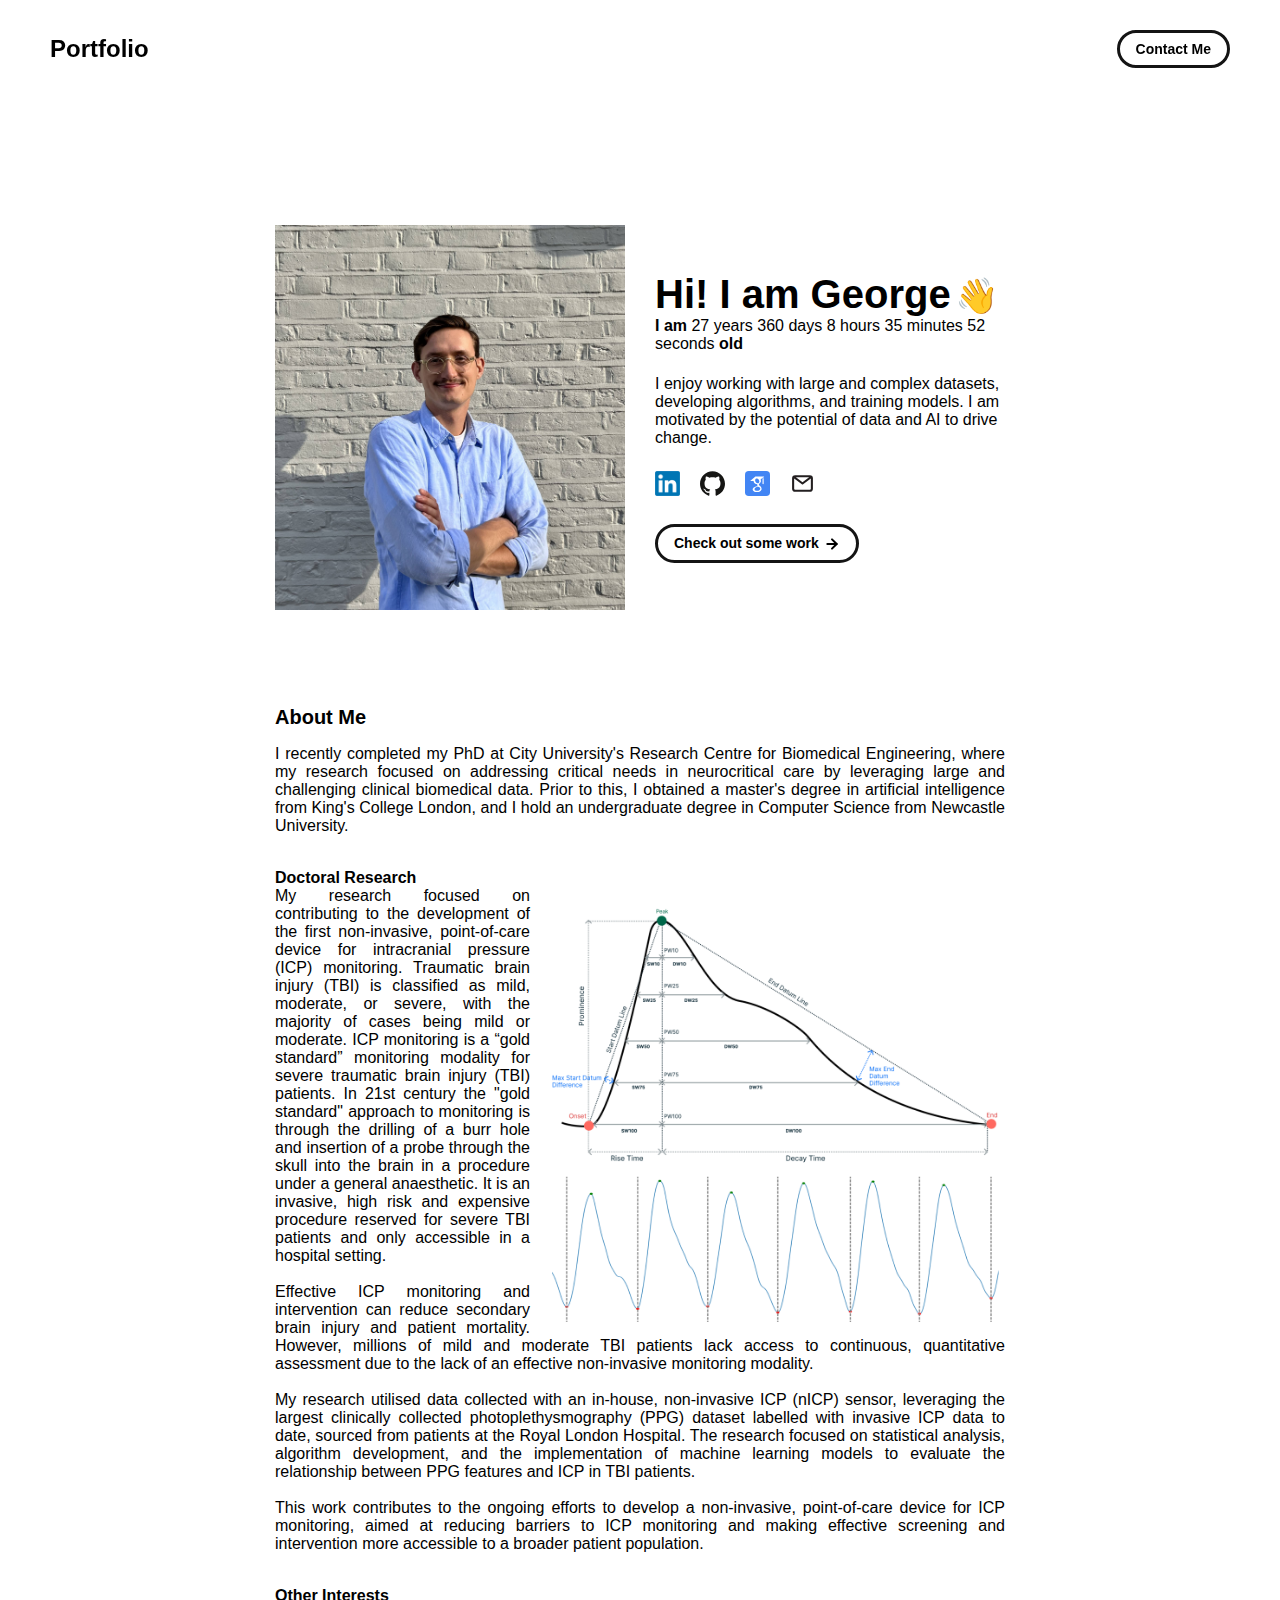
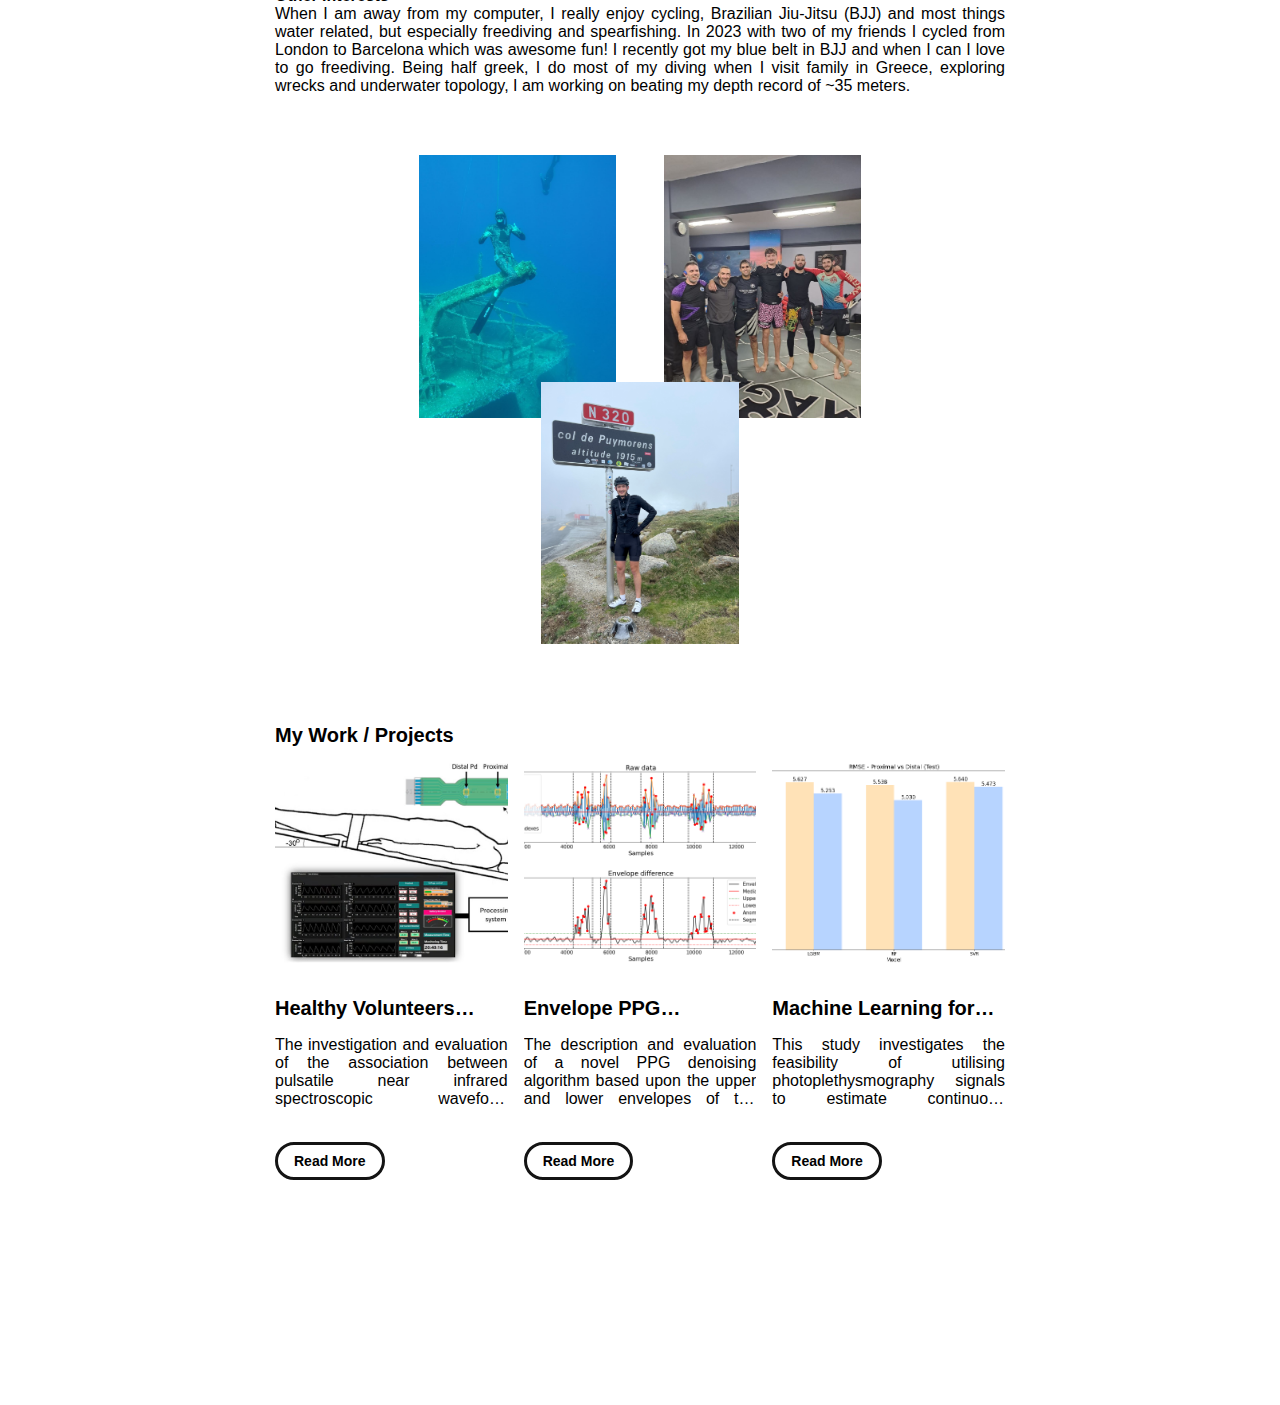
==== index.html @ 8846318c "Updating Project section" ====
<!DOCTYPE html>
<html lang="en">
	<head>
		<meta charset="utf-8">

    <!-- 
      TODO

      Upload your Unemployable (or whatever photo you like) to the assets/images folder
      and change the name of the image below to match the uploaded one

      Change the title in the <title> tag to whatever you would like the title of your portfolio to be

      This should be the same across all pages.
     -->
    <link rel="icon" href="./assets/images/me2_2.jpg" />
		<title>George Bradley</title>
    <meta name="description" content="A portfolio template for the Unemployables community.">
    <meta name="viewport" content="width=device-width, initial-scale=1" />

    <link rel="stylesheet" href="./css/utilities.css">
    <link rel="stylesheet" href="./css/layout.css">
    <link rel="stylesheet" href="./css/typography.css">


		<script defer src="./js/script.js"></script>
	</head>
	<body>
    <!-- NAVBAR -->
    <div class="navbar">
      <a class="nav-title-link" href="./index.html">
        <!-- TODO - Change the "Portfolio Title" to whatever you want displayed in the top left -->
        <span class="nav-title">Portfolio</span>
         <!-- TODO - Change the email after 'mailto:' to your email address for contact -->
        <a class="button" href="mailto:work@george-bradley.com">
          <span class="button-text">Contact Me</span>
        </a>
      </a>
    </div>

    <!-- MAIN PAGE CONTENT -->
    <div id="main-content">

      <!-- PORTFOLIO HEADER -->
      <div id="portfolio-header">
        <div id="portfolio-header-image-container">
          <!-- 
            TODO

            - Change the img "src" attribute to point to the Unemployable image you uploaded (or whatever image).
            - Change the number to point to your Unemployable & replace the OpenSea link with your own
            - If you aren't using an Unemployable as your image, remove the entire "a" element
          -->
          <img src="./assets/images/me2_2.jpg" class="portfolio-header-image">
        </div>

          <!-- 
            TODO

            - Change the main-title to whatver you want
            - Change the body-text after that to a quick introduction to what you do
            - Edit the button text if you feel like it. It will link to the projects section below.
          -->
        <div id="portfolio-header-text-container">
            <div class="header-text">
              <span class="main-title">Hi! I am George</span> <span style="font-size:35px">&#128075</span>
                <div class="countup" id="countup1">
                  <b>I am </b>
                  <span class="years">00</span>
                  <span class="timeRefYears">years</span>
                  <span class="days">00</span>
                  <span class="timeRefDays">days</span>
                  <span class="hours">00</span>
                  <span class="timeRefHours">hours</span>
                  <span class="minutes">00</span>
                  <span class="timeRefMinutes">minutes</span>
                  <span class="seconds">00</span>
                  <span class="timeRefSeconds">seconds</span>
                  <b>old</b>
              	</div>
              <br>
            </div>
            
            <div class="intro-scentence">
              I enjoy working with large and complex datasets, developing algorithms, and training models. I am motivated by the potential of data and AI to drive change.
            </div>
            <div class="footer">
              <a class="icon-link" target="_blank" href="https://www.linkedin.com/in/georgerebradley/">
                <img src="./assets/icons/linkedin.png" class="footer-icon"/>
              </a>
              <a class="icon-link" target="_blank" href="https://github.com/Enantiodromis">
                <img src="./assets/icons/github.svg" class="footer-icon"/>
              </a>
              <a class="icon-link" href="https://scholar.google.com/citations?user=ddPfQ4sAAAAJ&hl=en">
                <img src="./assets/icons/google-scholar.svg" class="footer-icon"/>
              </a>
              <a class="icon-link" href="mailto:work@george-bradley.com">
                <img src="./assets/icons/email.svg" class="footer-icon"/>
              </a>
            </div>
            <a class="button" id="my-work-link">
              <span class="button-text">Check out some work</span> 
              <img src="./assets/icons/arrow-right.svg" class="right-arrow-icon"/>
            </a>
        </div>
      </div>

      <!-- ABOUT SECTION -->
      <div id="about-section">
        <span class="subheader-text">About Me</span>
        <div class="about-section-content">
          <div class="body-text">I recently completed my PhD at City University's Research Centre for Biomedical Engineering, where my research focused on addressing critical needs in neurocritical care by leveraging large and challenging clinical biomedical data. Prior to this, I obtained a master's degree in artificial intelligence from King's College London, and I hold an undergraduate degree in Computer Science from Newcastle University.</div>
          <div class="body-text">
            <b>Doctoral Research</b>
            <img src="./assets/images/pulse_wave_features.png" alt="Image Description" style="float: right; margin-left: 15px; margin-top: 30px; margin-bottom: 10px; width: 460px;">
            <br>
            My research focused on contributing to the development of the first non-invasive, point-of-care device for intracranial pressure (ICP) monitoring. Traumatic brain injury (TBI) is classified as mild, moderate, or severe, with the majority of cases being mild or moderate. ICP monitoring is a “gold standard” monitoring modality for severe traumatic brain injury (TBI) patients. In 21st century the "gold standard" approach to monitoring is through the drilling of a burr hole and insertion of a probe through the skull into the brain in a procedure under a general anaesthetic. It is an invasive, high risk and expensive procedure reserved for severe TBI patients and only accessible in a hospital setting. 
            <br>
            <br>
            Effective ICP monitoring and intervention can reduce secondary brain injury and patient mortality. However, millions of mild and moderate TBI patients lack access to continuous, quantitative assessment due to the lack of an effective non-invasive monitoring modality.
            <br>
            <br>
            My research utilised data collected with an in-house, non-invasive ICP (nICP) sensor, leveraging the largest clinically collected photoplethysmography (PPG) dataset labelled with invasive ICP data to date, sourced from patients at the Royal London Hospital. The research focused on statistical analysis, algorithm development, and the implementation of machine learning models to evaluate the relationship between PPG features and ICP in TBI patients.
            <br>
            <br>
            This work contributes to the ongoing efforts to develop a non-invasive, point-of-care device for ICP monitoring, aimed at reducing barriers to ICP monitoring and making effective screening and intervention more accessible to a broader patient population.
        </div>
        <div class="body-text"><b>Other Interests</b><br>
          When I am away from my computer, I really enjoy cycling, Brazilian Jiu-Jitsu (BJJ) and most things water related, but especially freediving and spearfishing. 
          In 2023 with two of my friends I cycled from London to Barcelona which was awesome fun! I recently got my blue belt in BJJ and when I can I love to go freediving. Being half greek, I do most of my diving when I visit family in Greece, exploring wrecks and underwater topology, I am working on beating my depth record of ~35 meters.</div>
        </div>
        <!-- Add padding between divs -->
        <div class="spacer"></div>
        <div class="spacer"></div>
        <div class="spacer"></div>
        <div class="spacer"></div>
        <div id="photos1">
          <img src1="me.jpeg" src="./assets/images/FREE_1.JPG">
          <img src1="me.jpeg" src="./assets/images/BJJ_1.jpg">
          <img src1="me.jpeg" src="./assets/images/CYCLE_1.jpg">
      </div>
      </div>

      <!-- PROJECTS / MY WORK SECTION -->
      <div id="my-work-section">
        <span class="subheader-text">My Work / Projects</span>

        <div class="projects-container">
          <!--<div class="project-card">
            <img src="./assets/images/systematic_review.png" class="project-image">
            <div class="project-card-text-container">
              <div class="subheader-text project-title">Systematic Review: Machine Learning Approaches to Intracranial Pressure Prediction in Patients with Traumatic Brain Injury</div>
              <div class="body-text project-card-text">A systematic review of the machine learning approaches to intracranial pressure prediction in patients with traumatic brain injury. Published in Applied Sciences.</div>
            </div>
            <a class="button" href="./project-pages/systematic_review.html">
              <span class="button-text">Read More</span>
              <image src="./assets/icons/arrow-right.svg" class="right-arrow-icon"/>
            </a>
          </div>-->

          <div class="project-card">
            <img src="./assets/images/volunteers_1.jpeg" class="project-image">
            <div class="project-card-text-container">
              <div class="subheader-text project-title">Healthy Volunteers Study</div>
              <div class="body-text project-card-text">The investigation and evaluation of the association between pulsatile near infrared spectroscopic waveform features and induced changes in intracranial pressure in healthy volunteers.</div>
            </div>
            <a class="button" href="./project-pages/volunteers_study.html">
              <span class="button-text">Read More</span>
            </a>
          </div>

          <div class="project-card">
            <img src="./assets/images/denoising.png" class="project-image">
            <div class="project-card-text-container">
              <div class="subheader-text project-title">Envelope PPG Denoising Algorithm</div>
              <div class="body-text project-card-text">The description and evaluation of a novel PPG denoising algorithm based upon the upper and lower envelopes of the signal.</div>
            </div>
            <a class="button" href="./project-pages/denoising_article.html">
              <span class="button-text">Read More</span>
            </a>
          </div>

          <div class="project-card">
            <img src="./assets/images/MAE RESULTS.png" class="project-image">
            <div class="project-card-text-container">
              <div class="subheader-text project-title">Machine Learning for ICP</div>
              <div class="body-text project-card-text">This study investigates the feasibility of utilising photoplethysmography signals to estimate continuous intracranial pressure (ICP) values in patients with traumatic brain injury. </div>
            </div>
            <a class="button" href="./project-pages/ml_for_icp.html">
              <span class="button-text">Read More</span>
            </a>
          </div>
          
        </div>
      </div>
    </div>

	</body>
</html>
---- css/utilities.css ----
/* Intro Sentence Styling */
.intro-scentence {
  margin-top: -30px;
  margin-bottom: -10px;
}

/* Footer Styling */
.footer {
  width: 100%;
  display: flex;
  margin-bottom: -10px;
  gap: 20px;
}

.footer-icon {
  width: 25px;
  height: 25px;
}

a.icon-link {
  transition: transform 200ms ease-in-out;
}

a.icon-link:hover {
  cursor: pointer;
  stroke-width: 5;
  margin: 0;
  transform: rotate(15deg);
}

/* Icons */
.right-arrow-icon {
  width: 16px;
  height: 16px;
  margin-top: 1px;
}

/* Navbar Styling */
.navbar {
  width: 100%;
  padding: 30px 50px;
  display: flex;
  justify-content: space-between;
  align-items: center;
  position: fixed;
  top: 0;
  left: 0;
}

.nav-title-link {
  color: black;
  text-decoration: none;
}

.nav-title-link:hover {
  text-decoration: underline;
  text-decoration-thickness: 2px;
  cursor: pointer;
}

/* Small devices (portrait tablets and large phones, 800px and below) */
@media only screen and (max-width: 1080px) {
  .navbar {
    padding: 20px 20px;
    background-color: white;
  }
}

/* Button Styling */
a.button {
  padding: 8px 16px;
  border: 3px solid #141414;
  border-radius: 50px;
  color: black;
  text-decoration: none;
  width: fit-content;
  display: flex;
  gap: 5px;
  align-items: center;
}

a.button:hover {
  text-decoration: underline;
  text-decoration-thickness: 2px;
  cursor: pointer;
}
---- css/layout.css ----
* {
  box-sizing: border-box;
}

html {
  text-size-adjust: none;
  -webkit-text-size-adjust: none;
  -moz-text-size-adjust: none;
  -ms-text-size-adjust: none;
}

body {
  margin: 0;
  -webkit-font-smoothing: antialiased;
  -moz-osx-font-smoothing: grayscale;
}

#photos1 {
  text-align: center;
  width:100%;
  columns:1;
  column-gap:7%;
  transition:0.4s ease-in-out;
}
#photos1 img {
  width:27%;
  height: auto;
  margin: -20px 3%;
  transition:0.4s ease-in-out;
}

/* Main Page Layout */

#main-content {
  margin: 225px 425px;
  display: flex;
  flex-direction: column;
  gap: 96px;
}


/* Portfolio Header */

#portfolio-header {
  display: flex;
  gap: 30px;
  align-items: center;
}

#portfolio-header-image-container {
  display: flex;
  flex-direction: column;
  gap: 10px;
  flex-basis: 50%;
}

.portfolio-header-image {
  width: 100%;
  height: auto;
}

#portfolio-header-text-container {
  display: flex;
  flex-direction: column;
  gap: 34px;
  flex-basis: 50%;
}




/* About Section */

#about-section {
  display: flex;
  flex-direction: column;
  gap: 16px;
}

.about-section-content {
  display: flex;
  flex-direction: column;
  gap: 34px;
}




/* Project Section */

#my-work-section {
  display: flex;
  flex-direction: column;
  gap: 16px;
}

.projects-container {
  display: flex;
  gap: 34px 16px;
  flex-wrap: wrap;
}

    /* Project Cards */

    .project-card {
      max-width: calc((100% - 32px) / 3);
      display: flex;
      flex-direction: column;
      gap: 34px;
    }

    .project-card-text-container {
      flex-direction: column;
      display: flex;
      gap: 16px
    }

    .project-image {
      width: 100%;
      height: 200px;
      object-fit: cover;
      object-position: center;
    }




/* Project Pages */

#project-header {
  display: flex;
  flex-direction: column;
  gap: 16px;
}

.project-header-image {
  width: 100%;
  height: auto;
}

#project-details {
  display: flex;
  flex-direction: column;
  gap: 16px;
}

.project-details-content {
  display: flex;
  flex-direction: column;
  gap: 34px;
}

    /* Project Gallery */

    #project-gallery {
      display: flex;
      flex-direction: column;
      gap: 16px;
    }

    .project-gallery-content {
      display: flex;
      flex-wrap: wrap;
      gap: 34px 16px;
    }

    .gallery-image-container {
      width: 100%;
      display: flex;
      flex-direction: column;
      gap: 10px;
    }

    .gallery-image-container.half-width {
      width: calc((100% - 16px) / 2);
    }

    .gallery-image {
      width: 100%;
      height: auto;
    }


/* Extra Extra large devices (large laptops and desktops, 1200px and below) */
@media only screen and (max-width: 1600px) {
  #main-content {
    margin: 225px 275px;
  }
}

/* Extra large devices (large laptops and desktops, 1200px and below) */
@media only screen and (max-width: 1200px) {
  #main-content {
    margin: 225px 175px;
  }
}

/* Large devices (laptops/desktops, 1000px and below) */
@media only screen and (max-width: 1000px) {
  #main-content {
    margin: 225px 75px;
  }
}

/* Small devices (portrait tablets and large phones, 800px and below) */
@media only screen and (max-width: 800px) {
  #main-content {
    margin: 150px 50px;
  }

  #portfolio-header {
    flex-direction: column;
  }

  .project-card {
    max-width: calc((100% - 16px) / 2);
  }
}

/* Small devices (portrait tablets and large phones, 600px and below) */
@media only screen and (max-width: 600px) {
  #main-content {
    margin: 125px 20px;
  }

  .project-card {
    max-width: 100%;
  }
}
---- css/typography.css ----
body {
  font-family: "Helvetica Neue", Helvetica, Arial, sans-serif;
}

.nav-title {
  font-weight: 700;
  font-size: 24px;
}

.button-text {
  font-size: 14px;
  font-weight: 700;
}

.image-caption {
  font-size: 14px;
  font-weight: 500;
}

.main-title {
  font-size: 40px;
  font-weight: 700;
}

.subheader-text {
  font-size: 20px;
  font-weight: 700;
}

.body-text {
  font-size: 16px;
  font-weight: 500;
  text-align: justify;
}

.project-card-text {
  overflow: hidden;
  text-overflow: ellipsis;
  display: -webkit-box;
  -webkit-line-clamp: 4;
  -webkit-box-orient: vertical;
}

.project-title {
  overflow: hidden;
  text-overflow: ellipsis;
  display: -webkit-box;
  -webkit-line-clamp: 1;
  -webkit-box-orient: vertical;
}
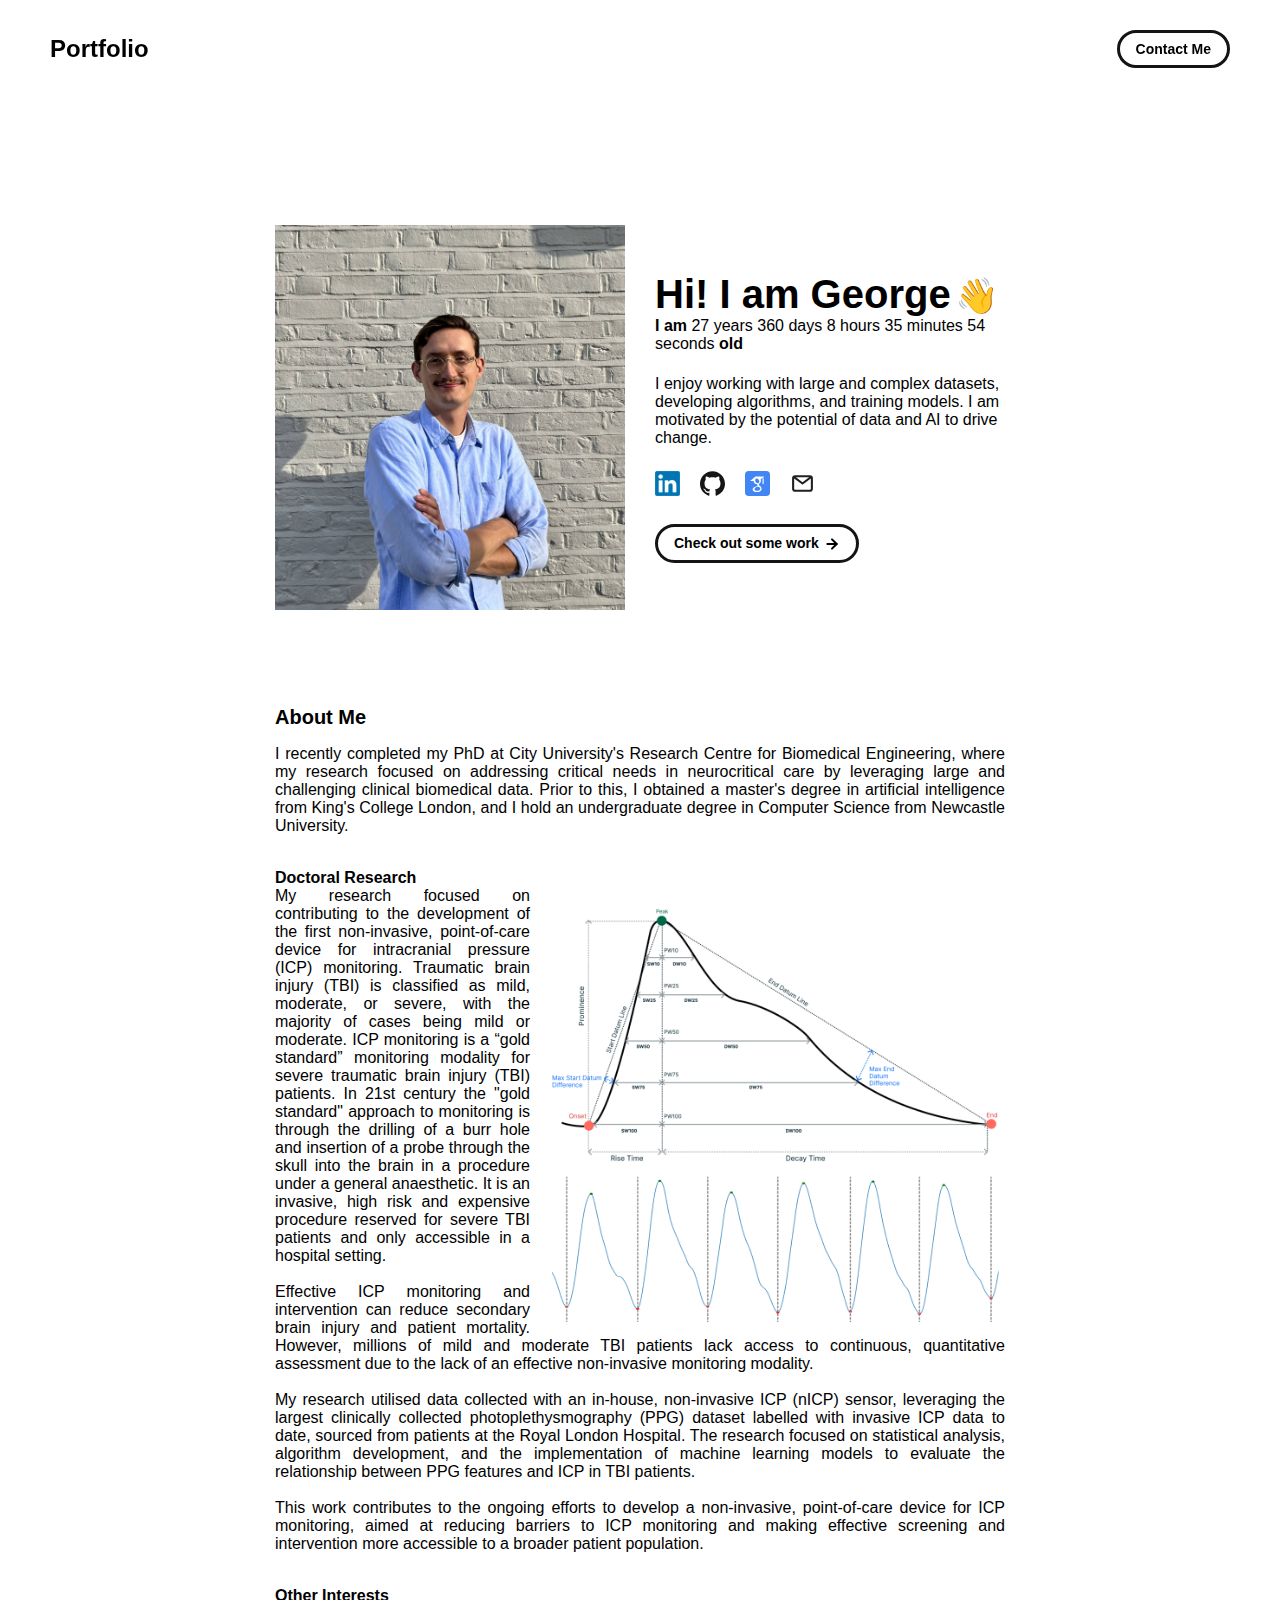
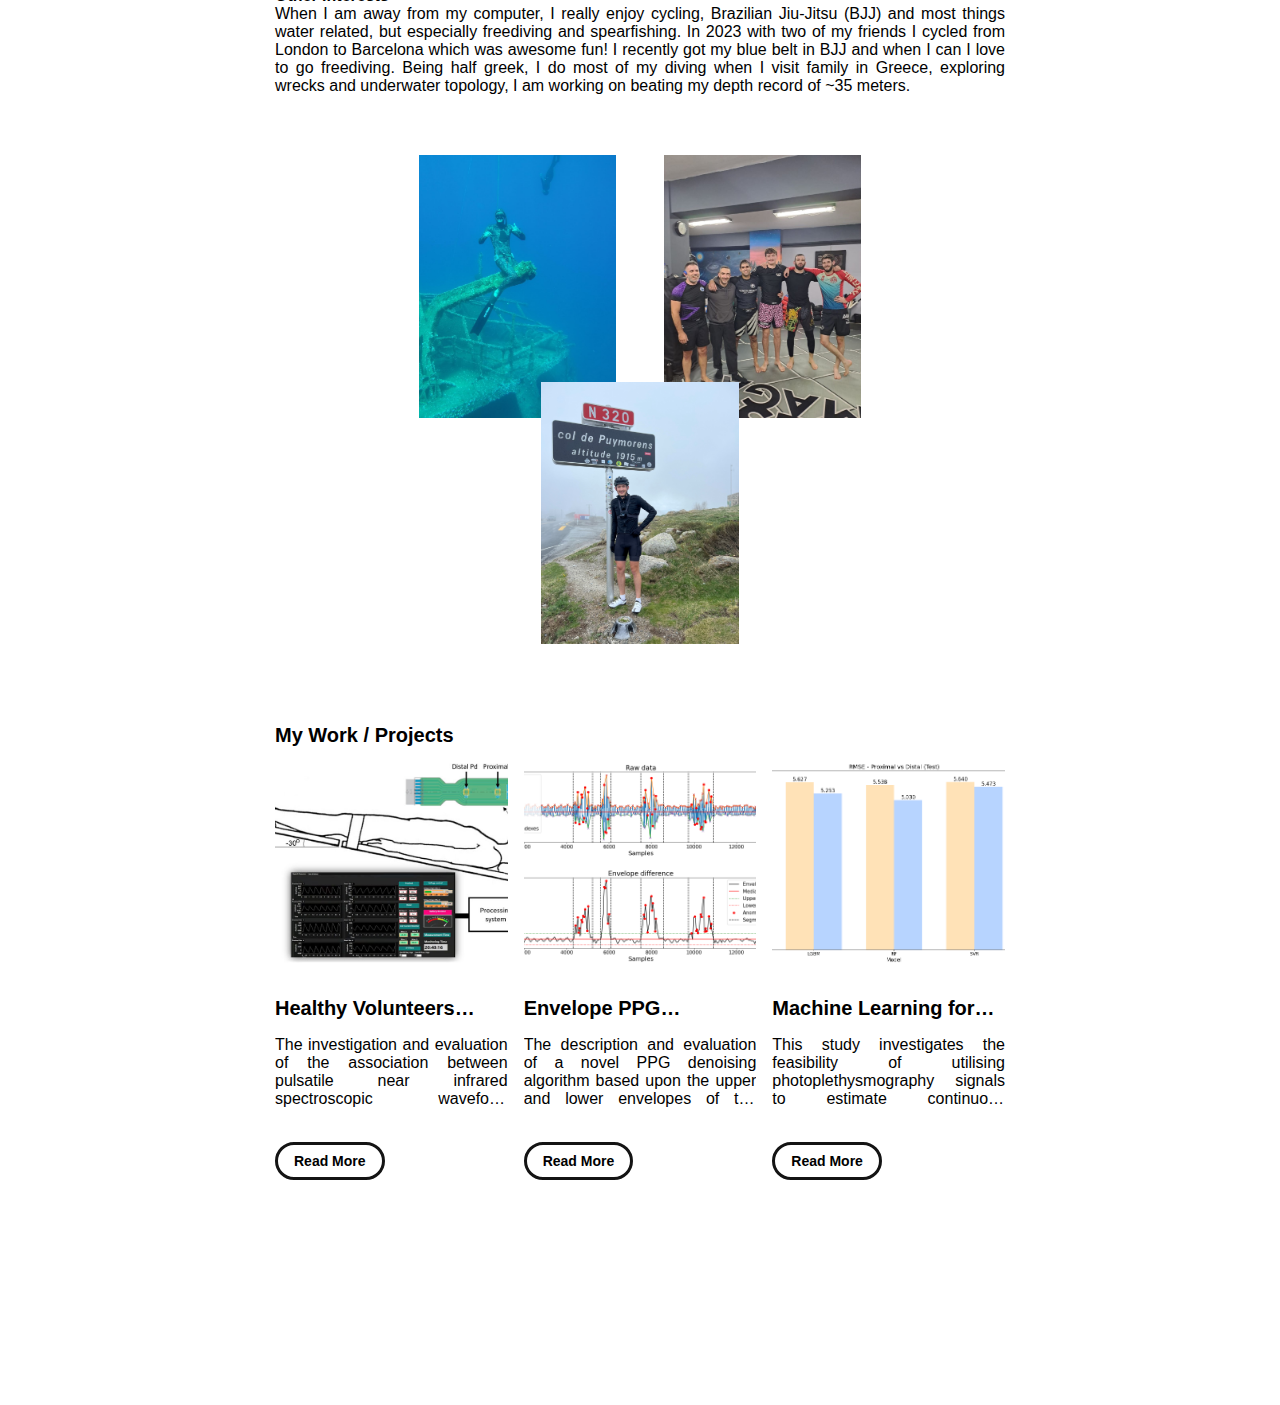
==== commit a9072615: "updating emails" ====
--- a/index.html
+++ b/index.html
@@ -162,7 +162,7 @@
             <img src="./assets/images/volunteers_1.jpeg" class="project-image">
             <div class="project-card-text-container">
               <div class="subheader-text project-title">Healthy Volunteers Study</div>
-              <div class="body-text project-card-text">The investigation and evaluation of the association between pulsatile near infrared spectroscopic waveform features and induced changes in intracranial pressure in healthy volunteers.</div>
+              <div class="body-text project-card-text">The investigation and evaluation of the association between pulsatile near infrared spectroscopic waveform features and induced changes in intracranial pressure.</div>
             </div>
             <a class="button" href="./project-pages/volunteers_study.html">
               <span class="button-text">Read More</span>
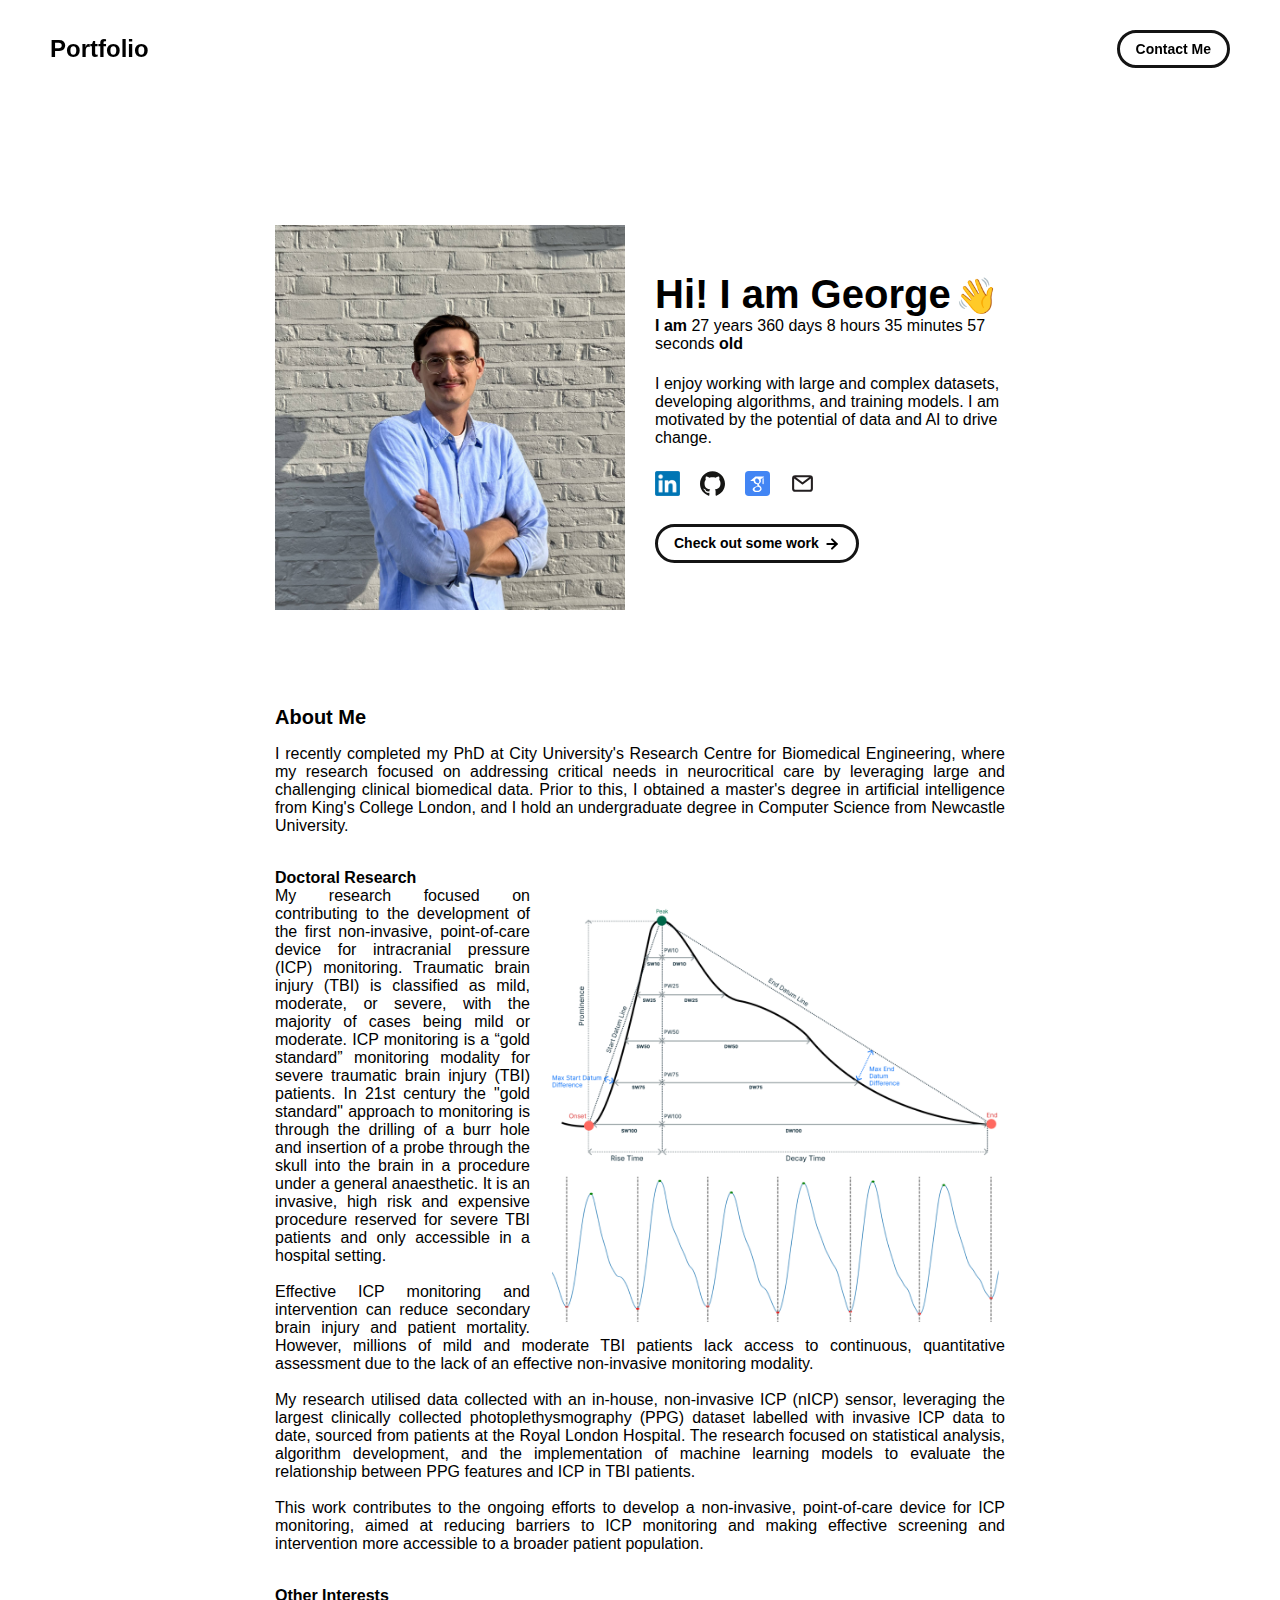
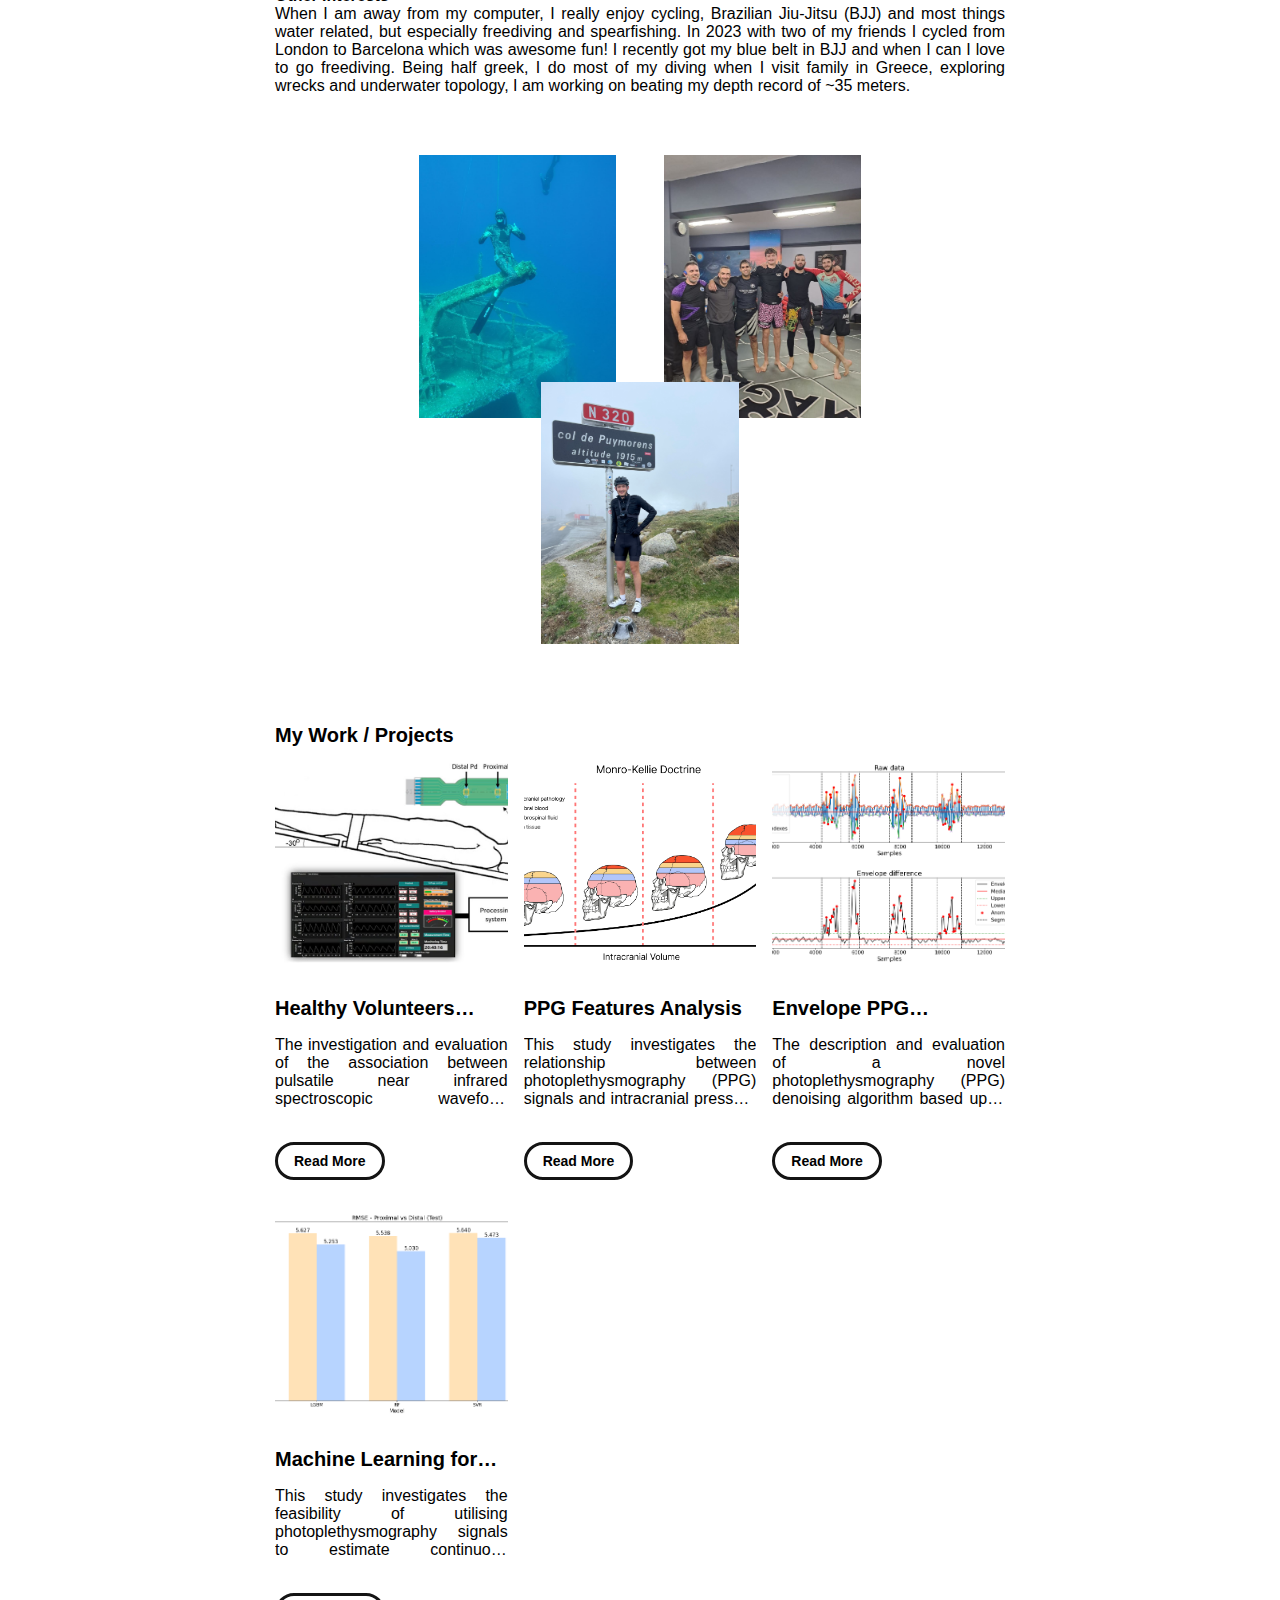
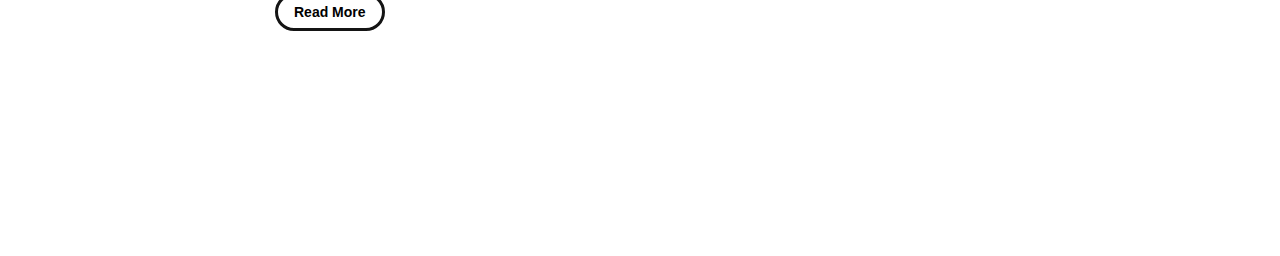
==== commit 33d29b27: "Updated projects" ====
--- a/index.html
+++ b/index.html
@@ -170,10 +170,21 @@
           </div>
 
           <div class="project-card">
+            <img src="./assets/images/Monro-Kellie.png" class="project-image">
+            <div class="project-card-text-container">
+              <div class="subheader-text project-title">PPG Features Analysis</div>
+              <div class="body-text project-card-text">This study investigates the relationship between photoplethysmography (PPG) signals and intracranial pressure (ICP).</div>
+            </div>
+            <a class="button" href="./project-pages/feature_paper.html">
+              <span class="button-text">Read More</span>
+            </a>
+          </div>
+
+          <div class="project-card">
             <img src="./assets/images/denoising.png" class="project-image">
             <div class="project-card-text-container">
               <div class="subheader-text project-title">Envelope PPG Denoising Algorithm</div>
-              <div class="body-text project-card-text">The description and evaluation of a novel PPG denoising algorithm based upon the upper and lower envelopes of the signal.</div>
+              <div class="body-text project-card-text">The description and evaluation of a novel photoplethysmography (PPG) denoising algorithm based upon the upper and lower envelopes of the signal.</div>
             </div>
             <a class="button" href="./project-pages/denoising_article.html">
               <span class="button-text">Read More</span>
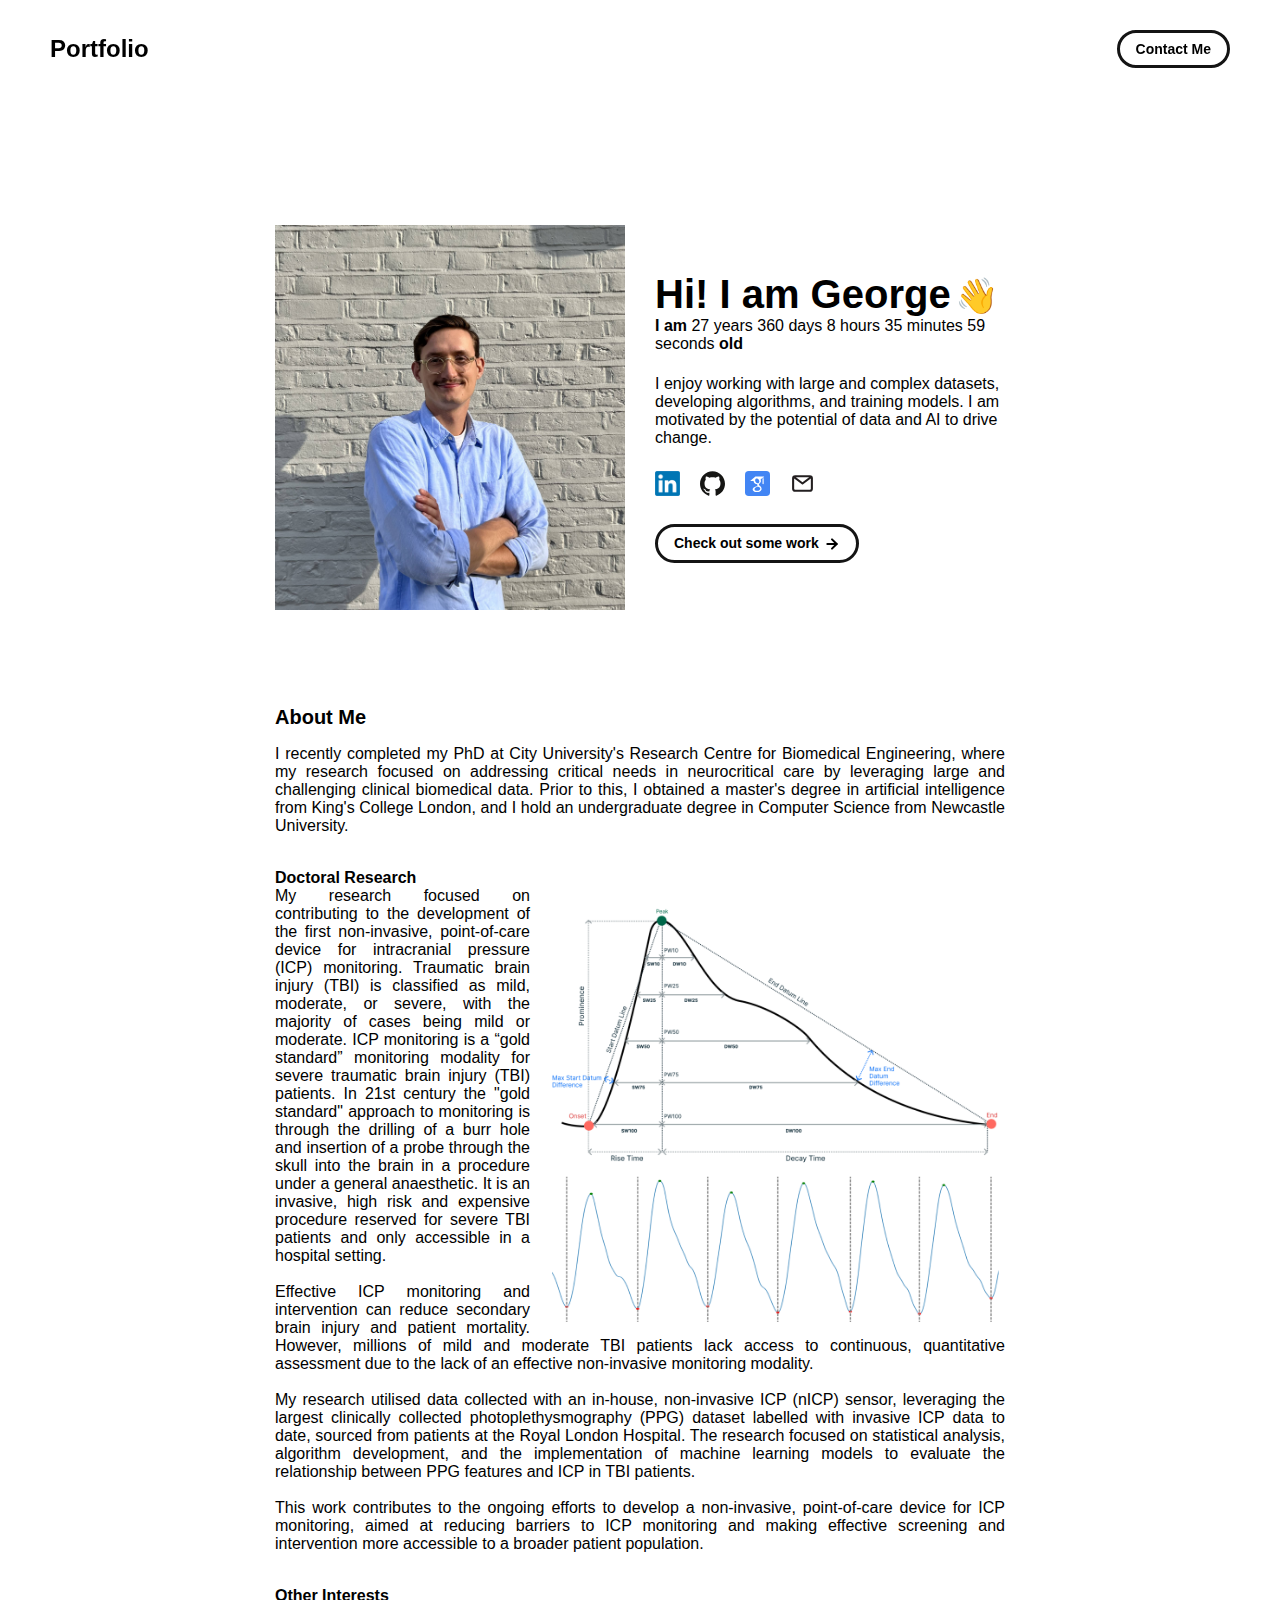
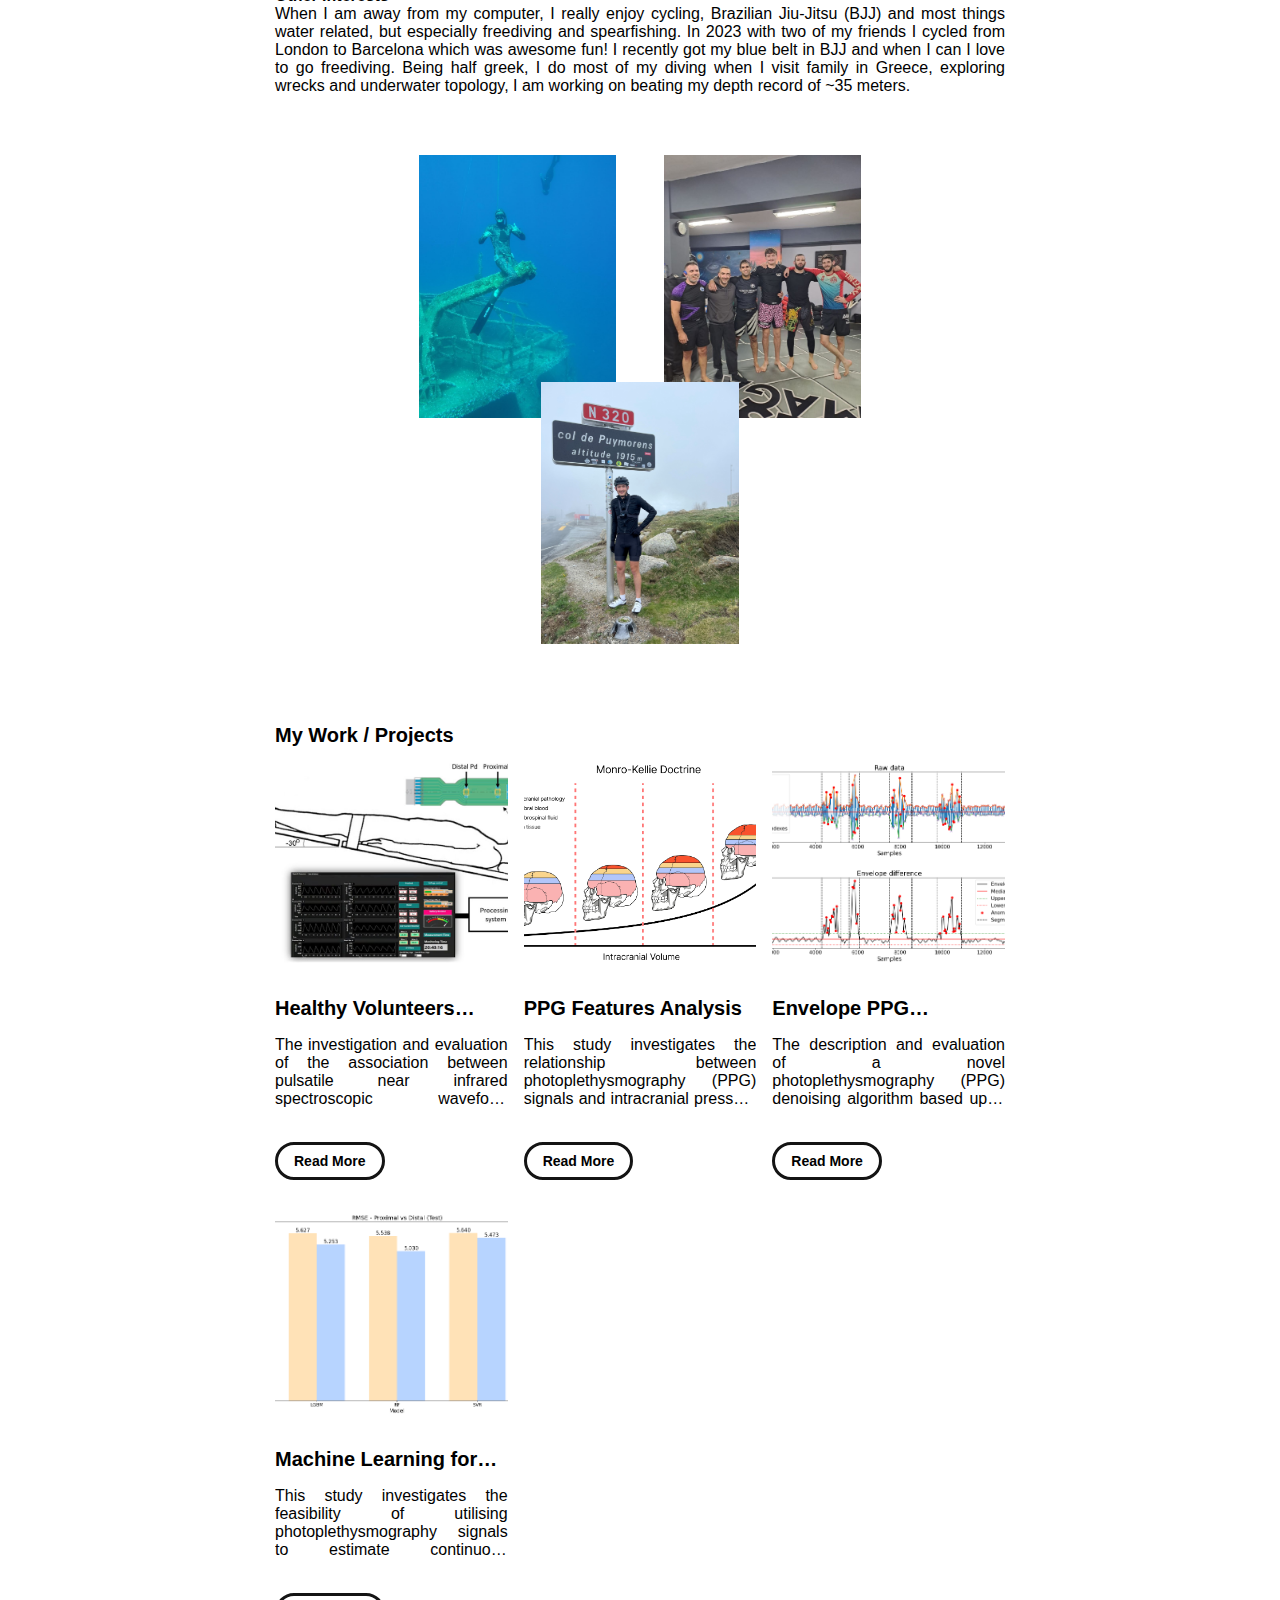
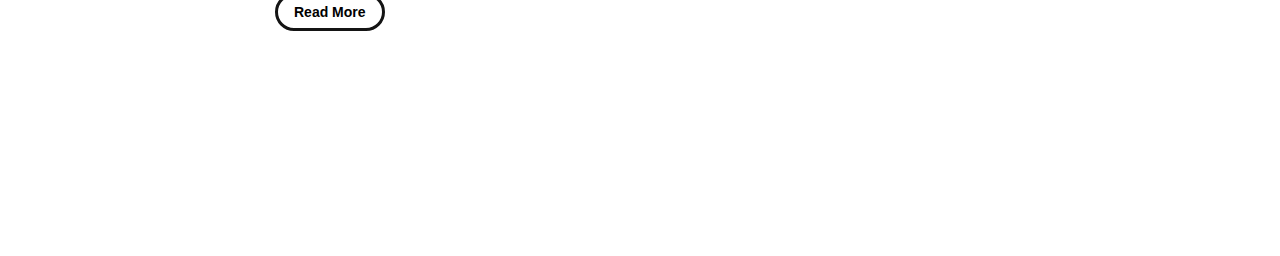
==== commit 2941fa8c: "updated description" ====
--- a/index.html
+++ b/index.html
@@ -15,7 +15,7 @@
      -->
     <link rel="icon" href="./assets/images/me2_2.jpg" />
 		<title>George Bradley</title>
-    <meta name="description" content="A portfolio template for the Unemployables community.">
+    <meta name="description" content="A little insight into my work and interests.">
     <meta name="viewport" content="width=device-width, initial-scale=1" />
 
     <link rel="stylesheet" href="./css/utilities.css">
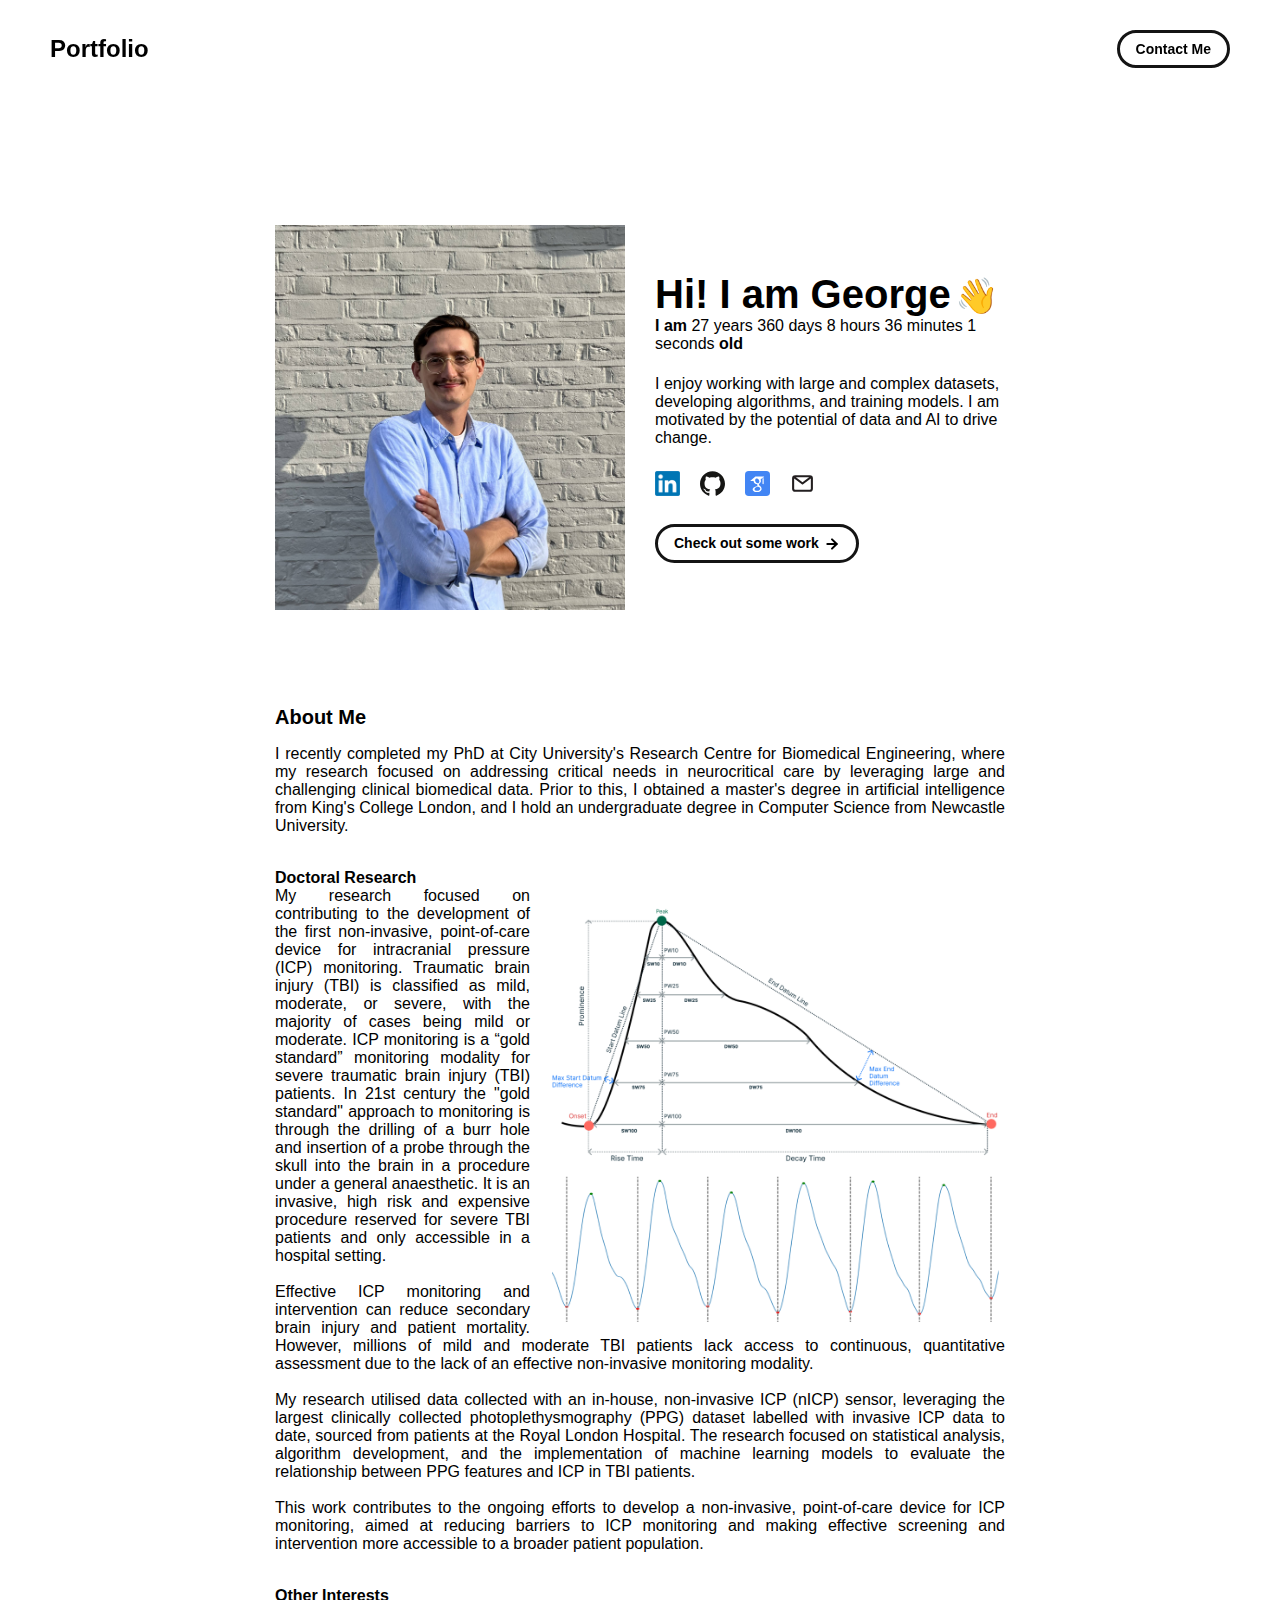
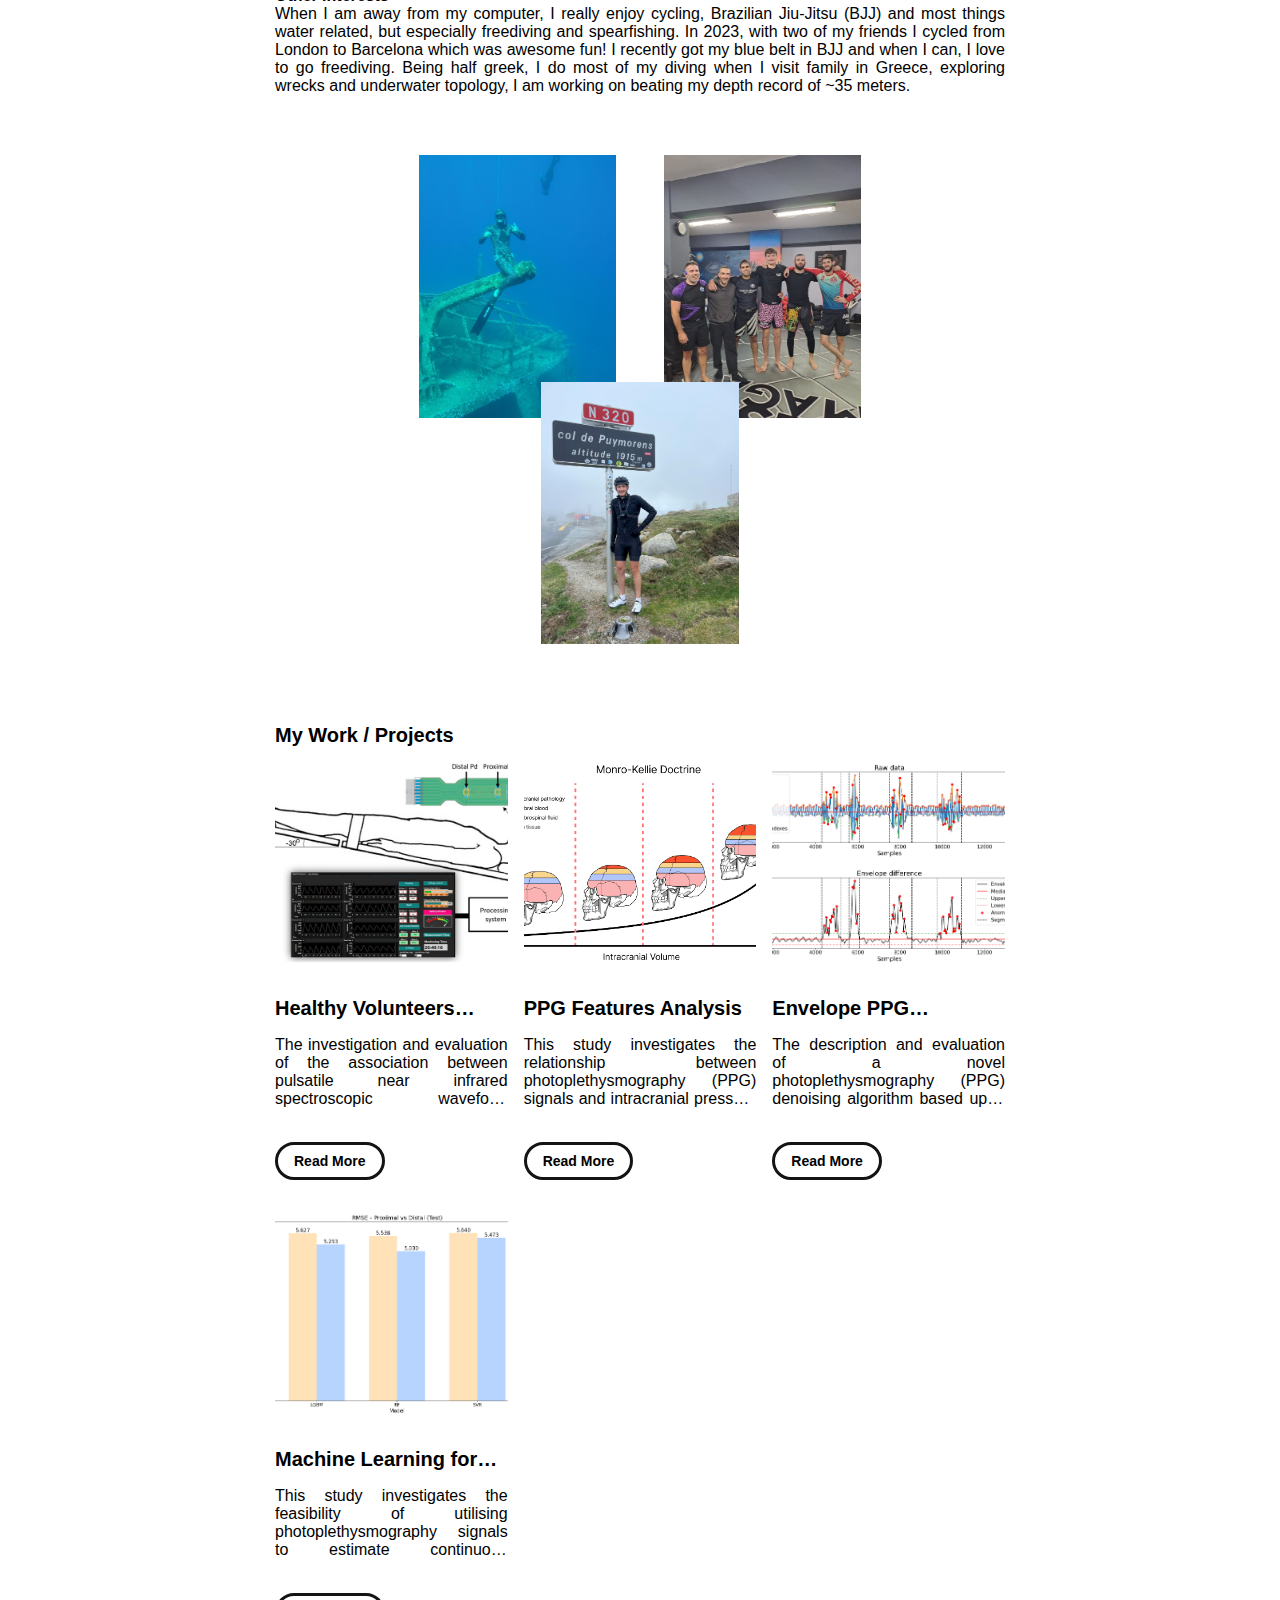
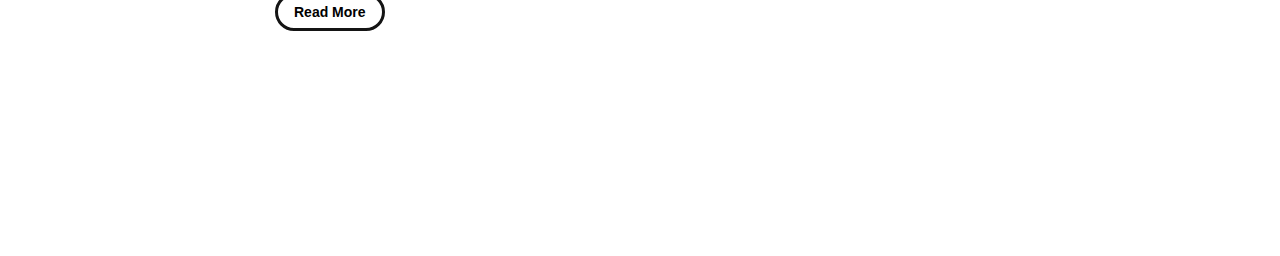
==== commit 13dda4a7: "grammar" ====
--- a/index.html
+++ b/index.html
@@ -127,7 +127,7 @@
         </div>
         <div class="body-text"><b>Other Interests</b><br>
           When I am away from my computer, I really enjoy cycling, Brazilian Jiu-Jitsu (BJJ) and most things water related, but especially freediving and spearfishing. 
-          In 2023 with two of my friends I cycled from London to Barcelona which was awesome fun! I recently got my blue belt in BJJ and when I can I love to go freediving. Being half greek, I do most of my diving when I visit family in Greece, exploring wrecks and underwater topology, I am working on beating my depth record of ~35 meters.</div>
+          In 2023, with two of my friends I cycled from London to Barcelona which was awesome fun! I recently got my blue belt in BJJ and when I can, I love to go freediving. Being half greek, I do most of my diving when I visit family in Greece, exploring wrecks and underwater topology, I am working on beating my depth record of ~35 meters.</div>
         </div>
         <!-- Add padding between divs -->
         <div class="spacer"></div>
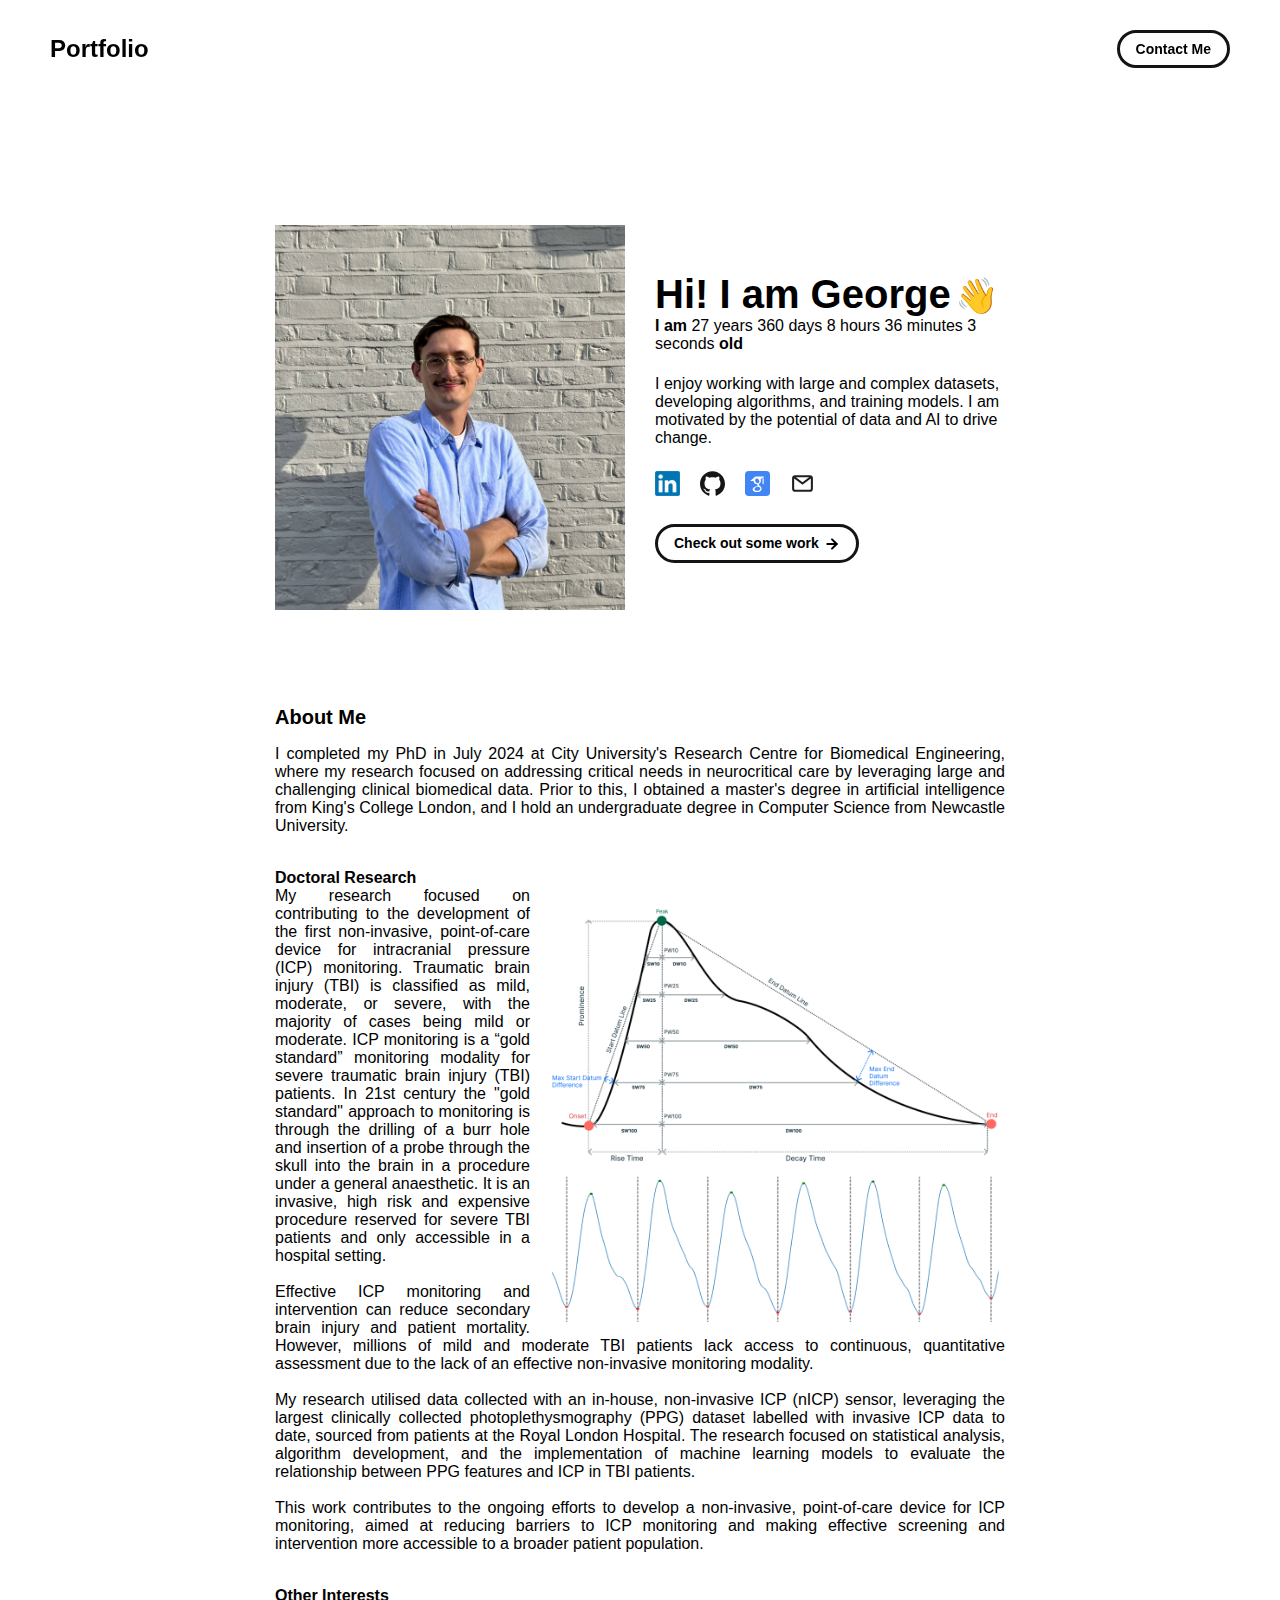
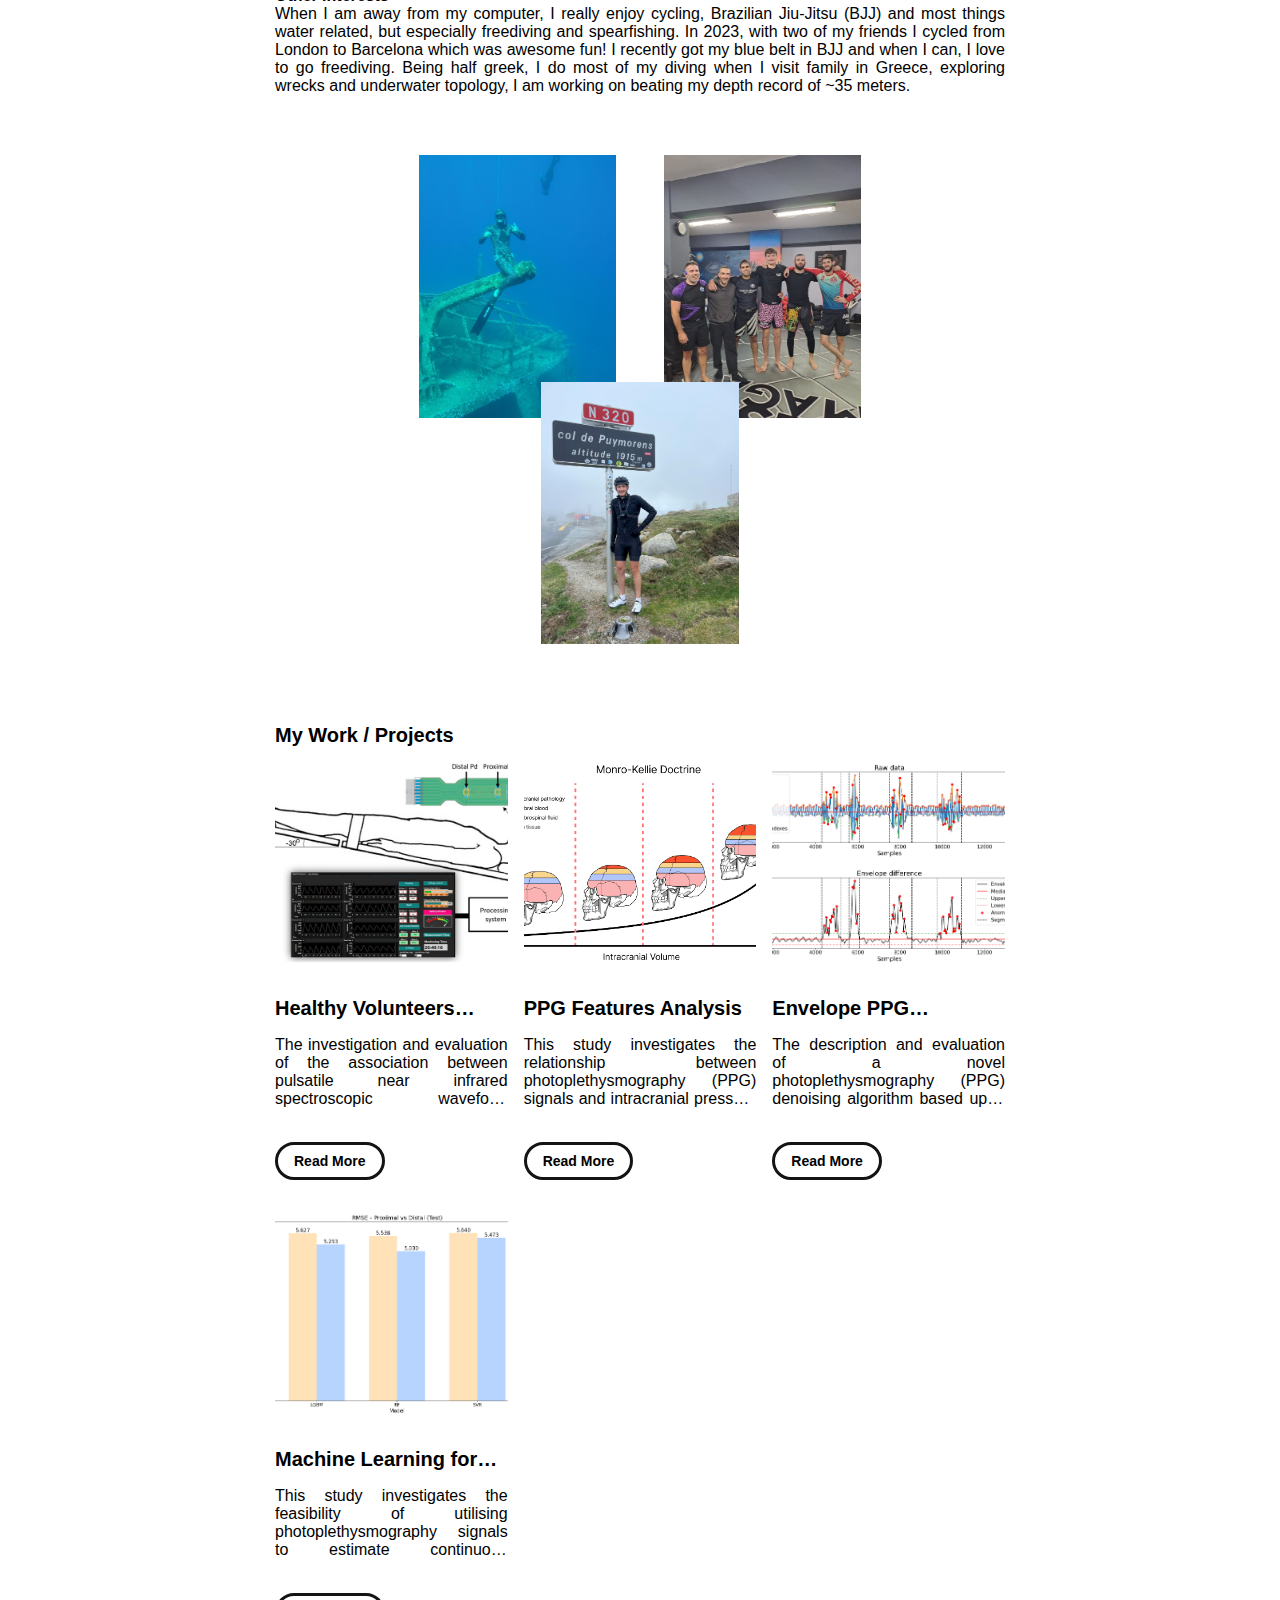
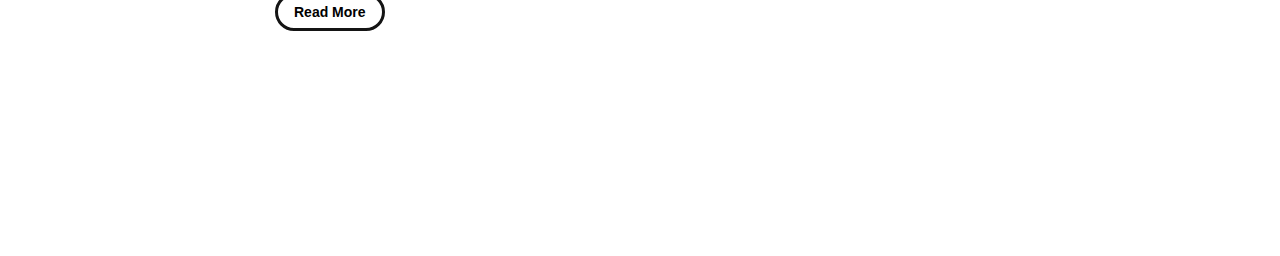
==== commit 936a7981: "updated intro" ====
--- a/index.html
+++ b/index.html
@@ -109,7 +109,7 @@
       <div id="about-section">
         <span class="subheader-text">About Me</span>
         <div class="about-section-content">
-          <div class="body-text">I recently completed my PhD at City University's Research Centre for Biomedical Engineering, where my research focused on addressing critical needs in neurocritical care by leveraging large and challenging clinical biomedical data. Prior to this, I obtained a master's degree in artificial intelligence from King's College London, and I hold an undergraduate degree in Computer Science from Newcastle University.</div>
+          <div class="body-text">I completed my PhD in July 2024 at City University's Research Centre for Biomedical Engineering, where my research focused on addressing critical needs in neurocritical care by leveraging large and challenging clinical biomedical data. Prior to this, I obtained a master's degree in artificial intelligence from King's College London, and I hold an undergraduate degree in Computer Science from Newcastle University.</div>
           <div class="body-text">
             <b>Doctoral Research</b>
             <img src="./assets/images/pulse_wave_features.png" alt="Image Description" style="float: right; margin-left: 15px; margin-top: 30px; margin-bottom: 10px; width: 460px;">
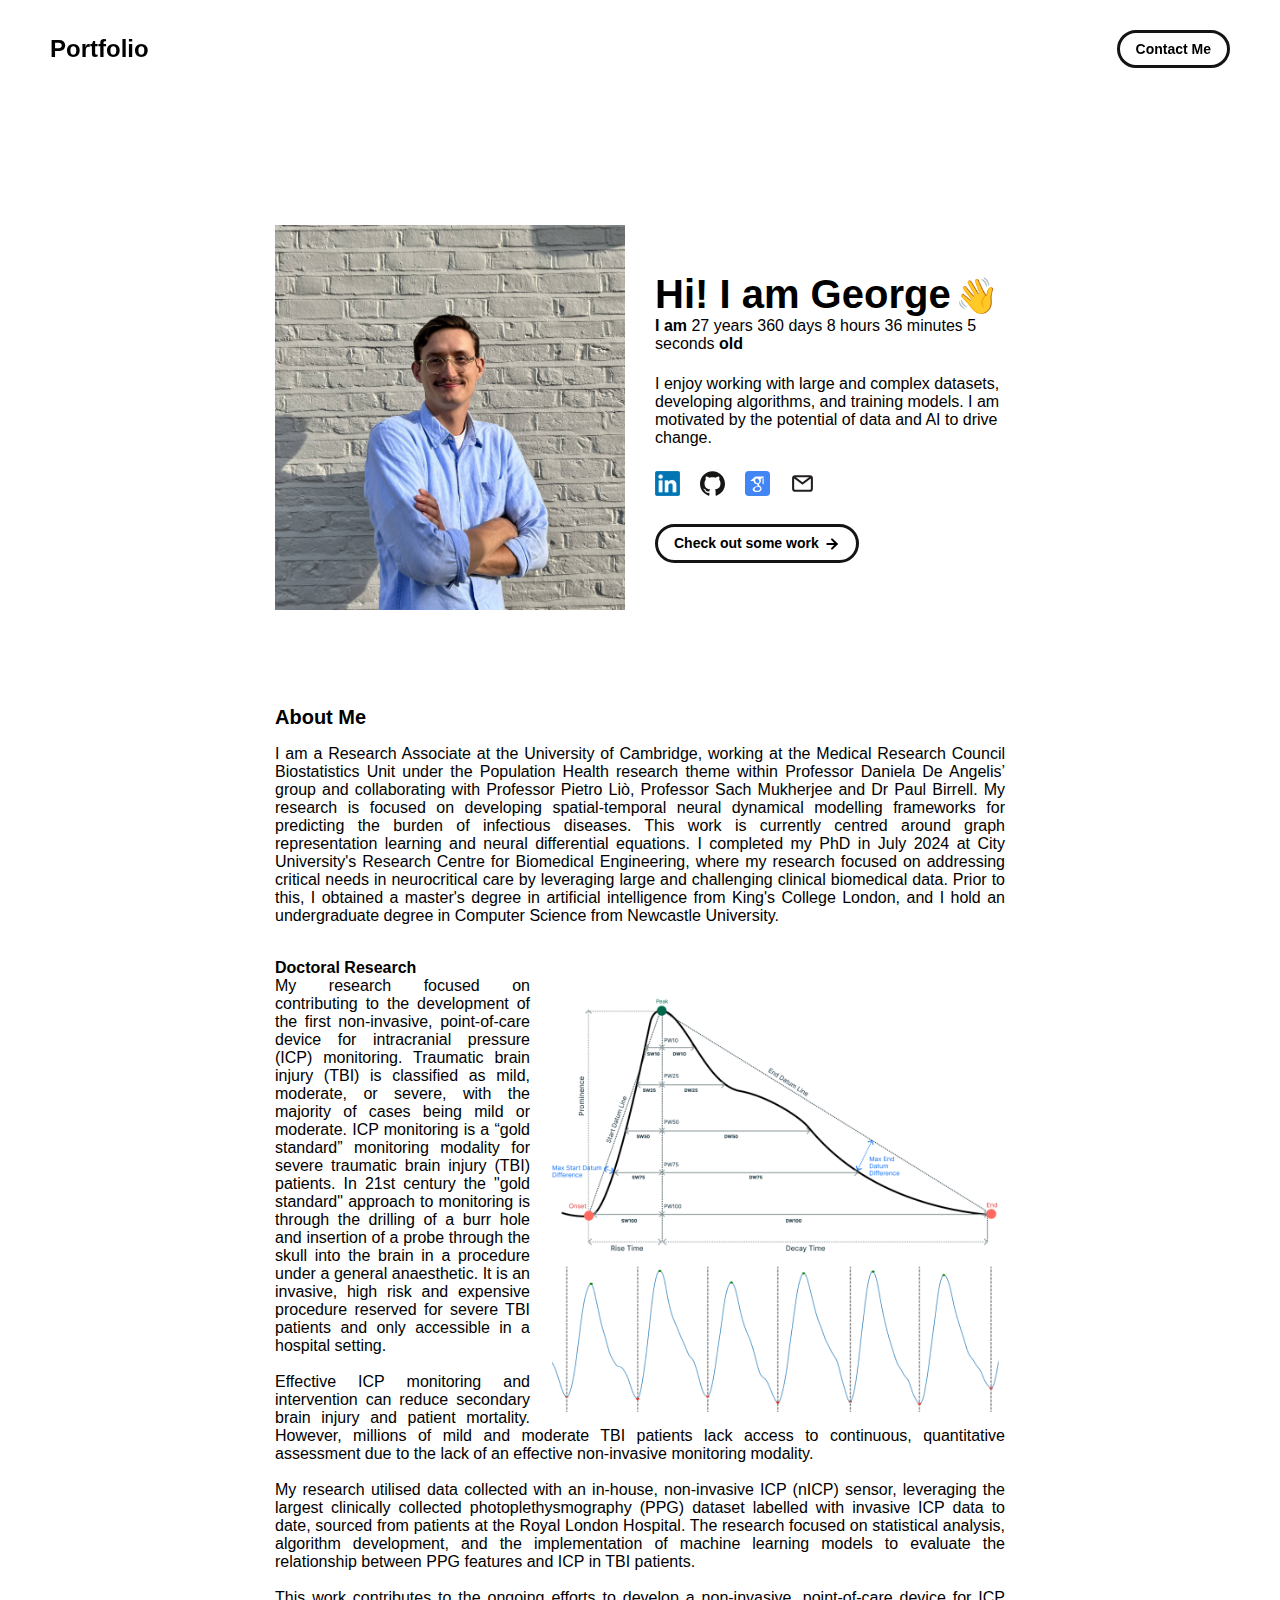
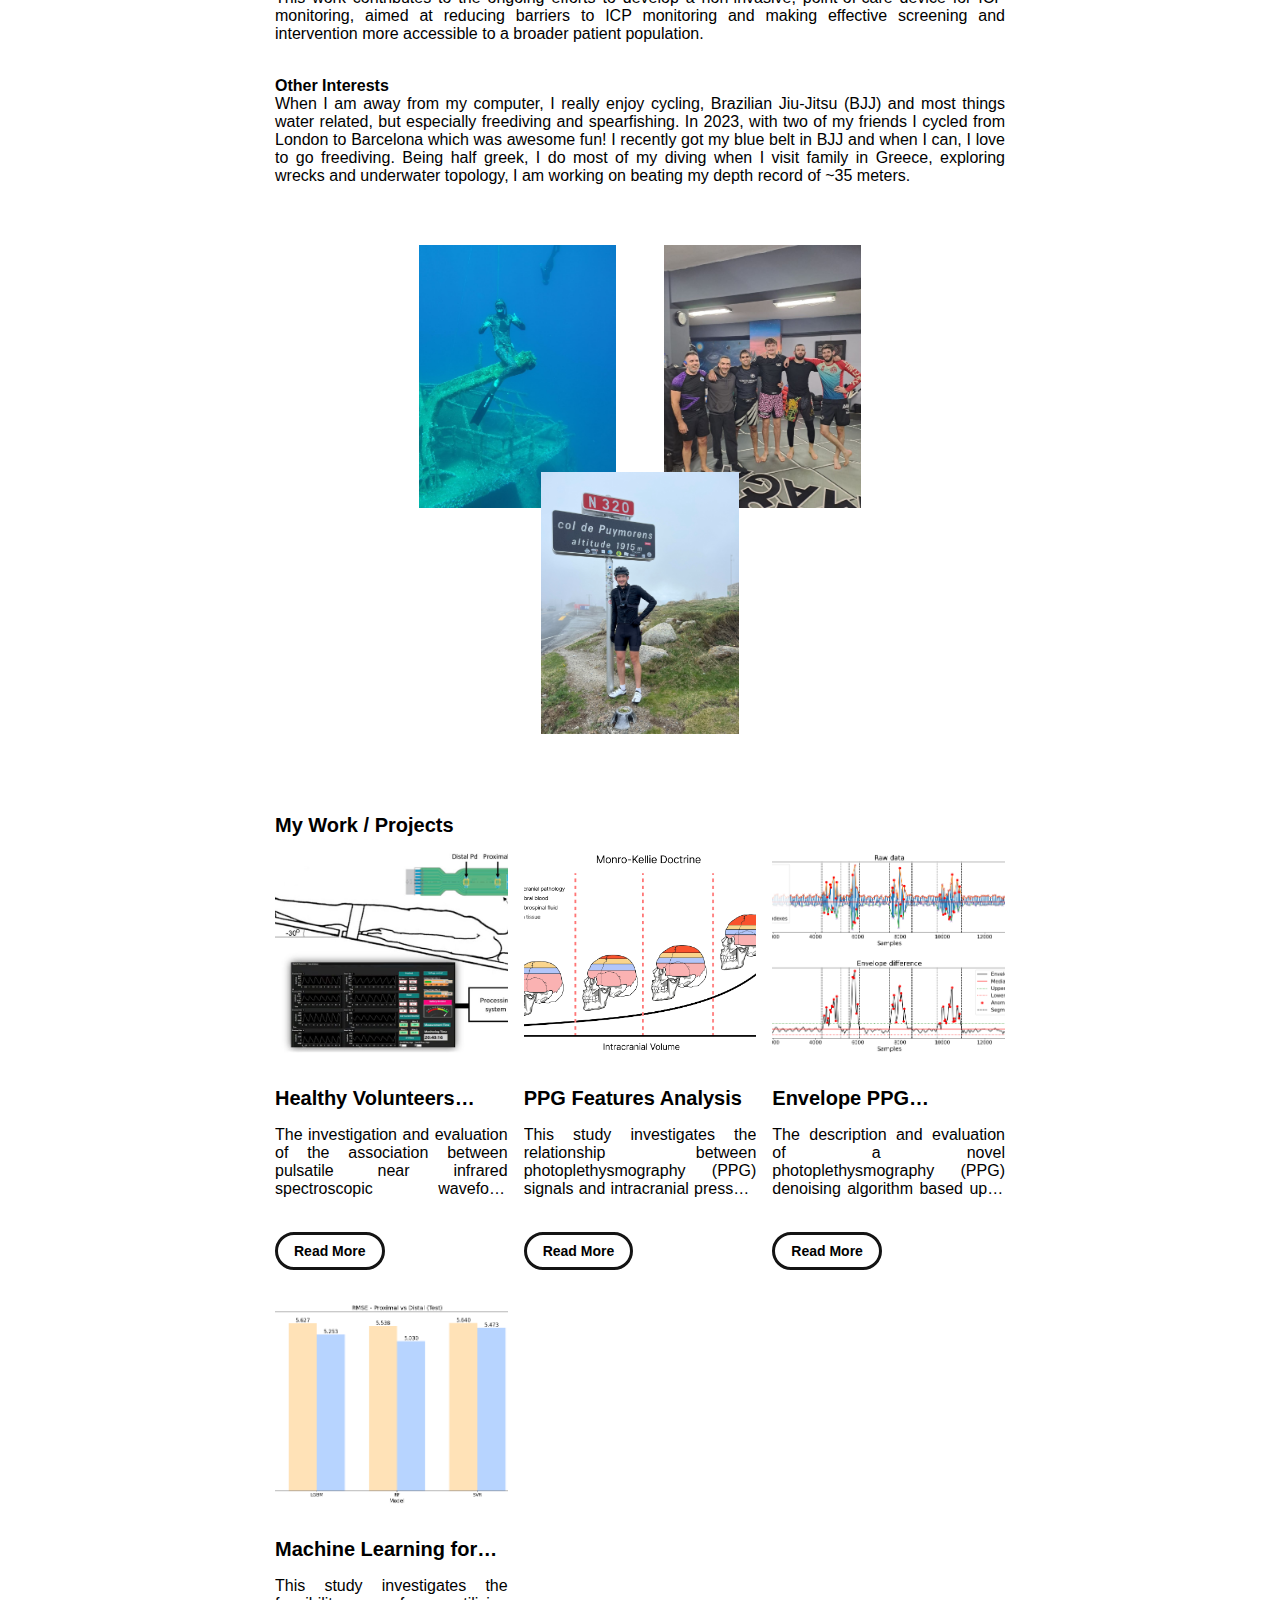
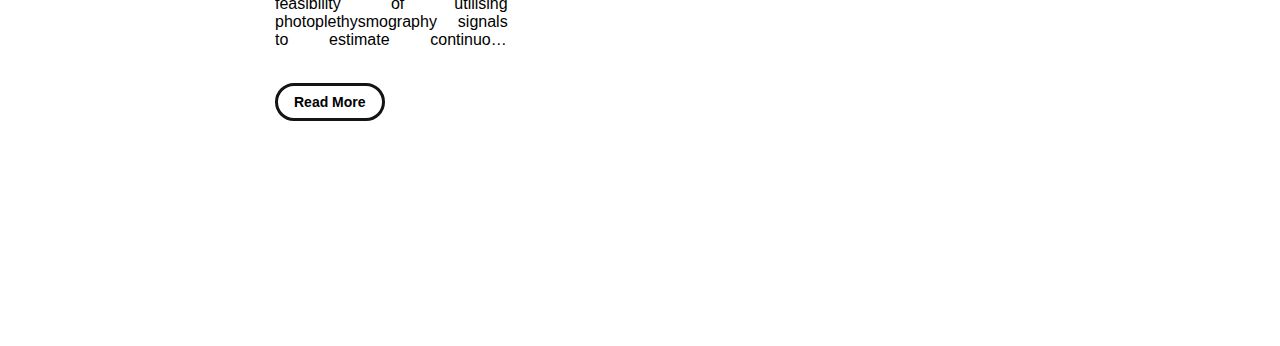
==== commit 0624f2fc: "Update index.html" ====
--- a/index.html
+++ b/index.html
@@ -109,7 +109,7 @@
       <div id="about-section">
         <span class="subheader-text">About Me</span>
         <div class="about-section-content">
-          <div class="body-text">I completed my PhD in July 2024 at City University's Research Centre for Biomedical Engineering, where my research focused on addressing critical needs in neurocritical care by leveraging large and challenging clinical biomedical data. Prior to this, I obtained a master's degree in artificial intelligence from King's College London, and I hold an undergraduate degree in Computer Science from Newcastle University.</div>
+          <div class="body-text">I am a Research Associate at the University of Cambridge, working at the Medical Research Council Biostatistics Unit under the Population Health research theme within Professor Daniela De Angelis’ group and collaborating with Professor Pietro Liò, Professor Sach Mukherjee and Dr Paul Birrell. My research is focused on developing spatial-temporal neural dynamical modelling frameworks for predicting the burden of infectious diseases. This work is currently centred around graph representation learning and neural differential equations. I completed my PhD in July 2024 at City University's Research Centre for Biomedical Engineering, where my research focused on addressing critical needs in neurocritical care by leveraging large and challenging clinical biomedical data. Prior to this, I obtained a master's degree in artificial intelligence from King's College London, and I hold an undergraduate degree in Computer Science from Newcastle University.</div>
           <div class="body-text">
             <b>Doctoral Research</b>
             <img src="./assets/images/pulse_wave_features.png" alt="Image Description" style="float: right; margin-left: 15px; margin-top: 30px; margin-bottom: 10px; width: 460px;">
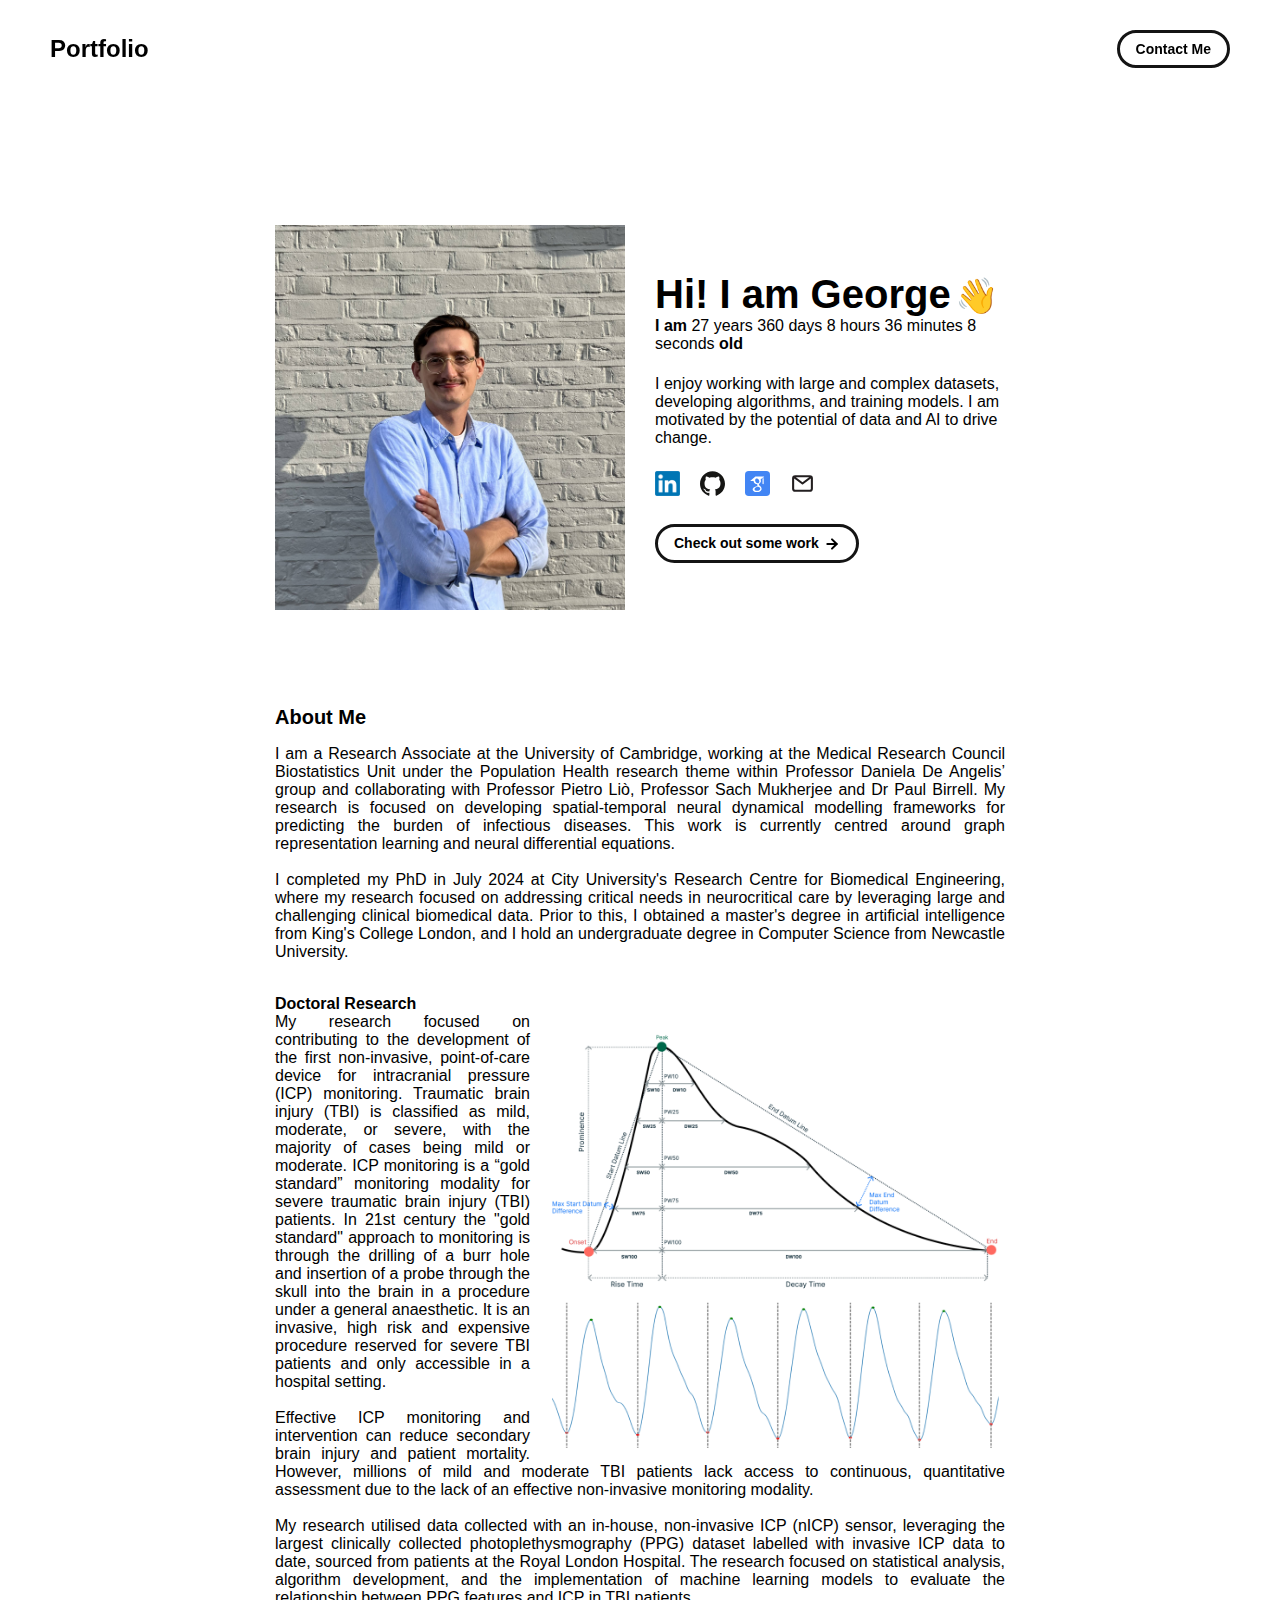
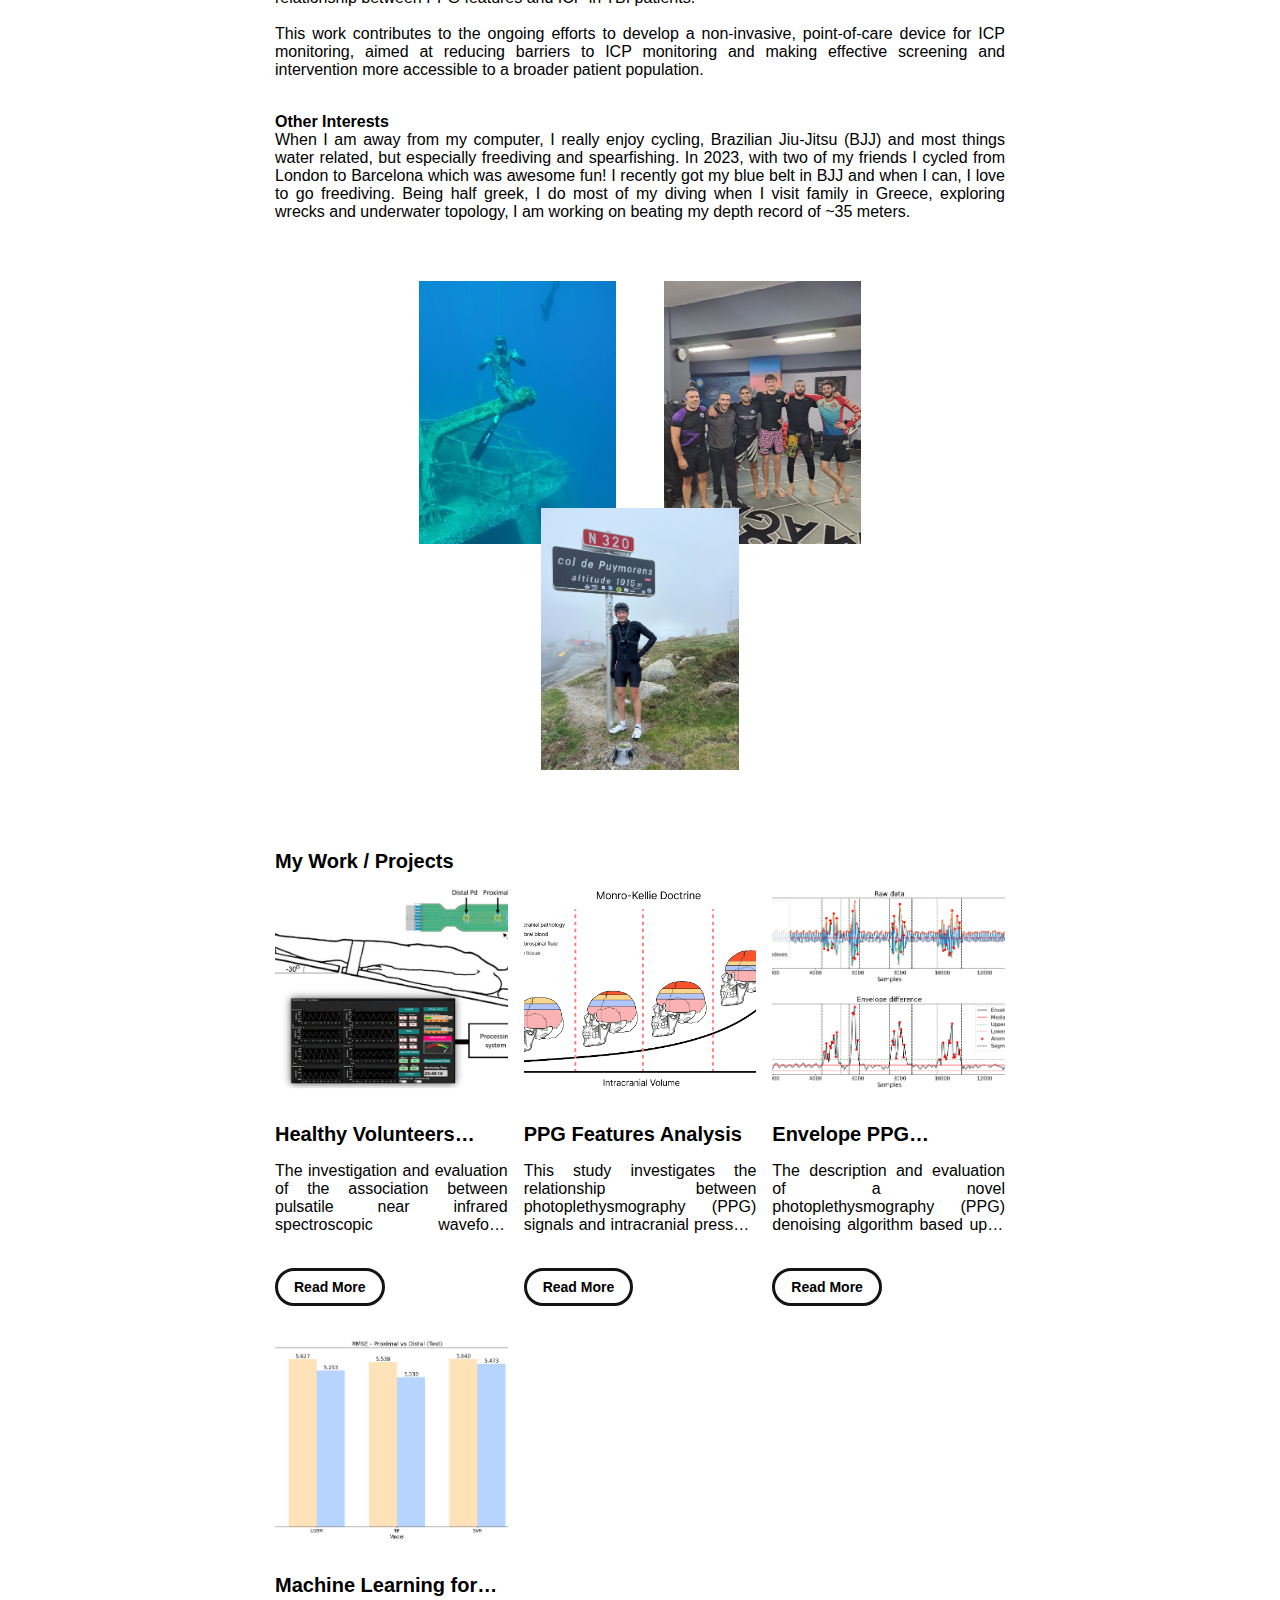
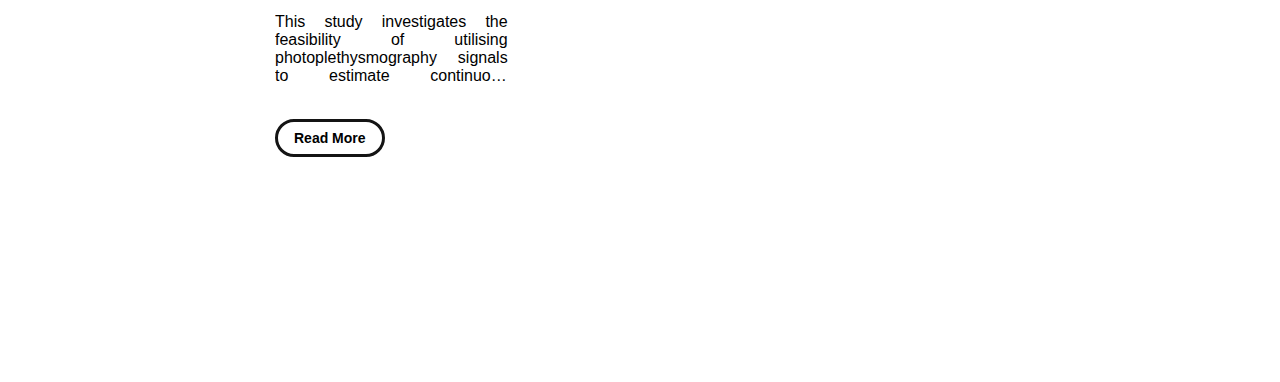
==== commit f9171971: "Update index.html" ====
--- a/index.html
+++ b/index.html
@@ -109,7 +109,8 @@
       <div id="about-section">
         <span class="subheader-text">About Me</span>
         <div class="about-section-content">
-          <div class="body-text">I am a Research Associate at the University of Cambridge, working at the Medical Research Council Biostatistics Unit under the Population Health research theme within Professor Daniela De Angelis’ group and collaborating with Professor Pietro Liò, Professor Sach Mukherjee and Dr Paul Birrell. My research is focused on developing spatial-temporal neural dynamical modelling frameworks for predicting the burden of infectious diseases. This work is currently centred around graph representation learning and neural differential equations. I completed my PhD in July 2024 at City University's Research Centre for Biomedical Engineering, where my research focused on addressing critical needs in neurocritical care by leveraging large and challenging clinical biomedical data. Prior to this, I obtained a master's degree in artificial intelligence from King's College London, and I hold an undergraduate degree in Computer Science from Newcastle University.</div>
+          <div class="body-text">I am a Research Associate at the University of Cambridge, working at the Medical Research Council Biostatistics Unit under the Population Health research theme within Professor Daniela De Angelis’ group and collaborating with Professor Pietro Liò, Professor Sach Mukherjee and Dr Paul Birrell. My research is focused on developing spatial-temporal neural dynamical modelling frameworks for predicting the burden of infectious diseases. This work is currently centred around graph representation learning and neural differential equations. <br>
+            <br> I completed my PhD in July 2024 at City University's Research Centre for Biomedical Engineering, where my research focused on addressing critical needs in neurocritical care by leveraging large and challenging clinical biomedical data. Prior to this, I obtained a master's degree in artificial intelligence from King's College London, and I hold an undergraduate degree in Computer Science from Newcastle University.</div>
           <div class="body-text">
             <b>Doctoral Research</b>
             <img src="./assets/images/pulse_wave_features.png" alt="Image Description" style="float: right; margin-left: 15px; margin-top: 30px; margin-bottom: 10px; width: 460px;">
